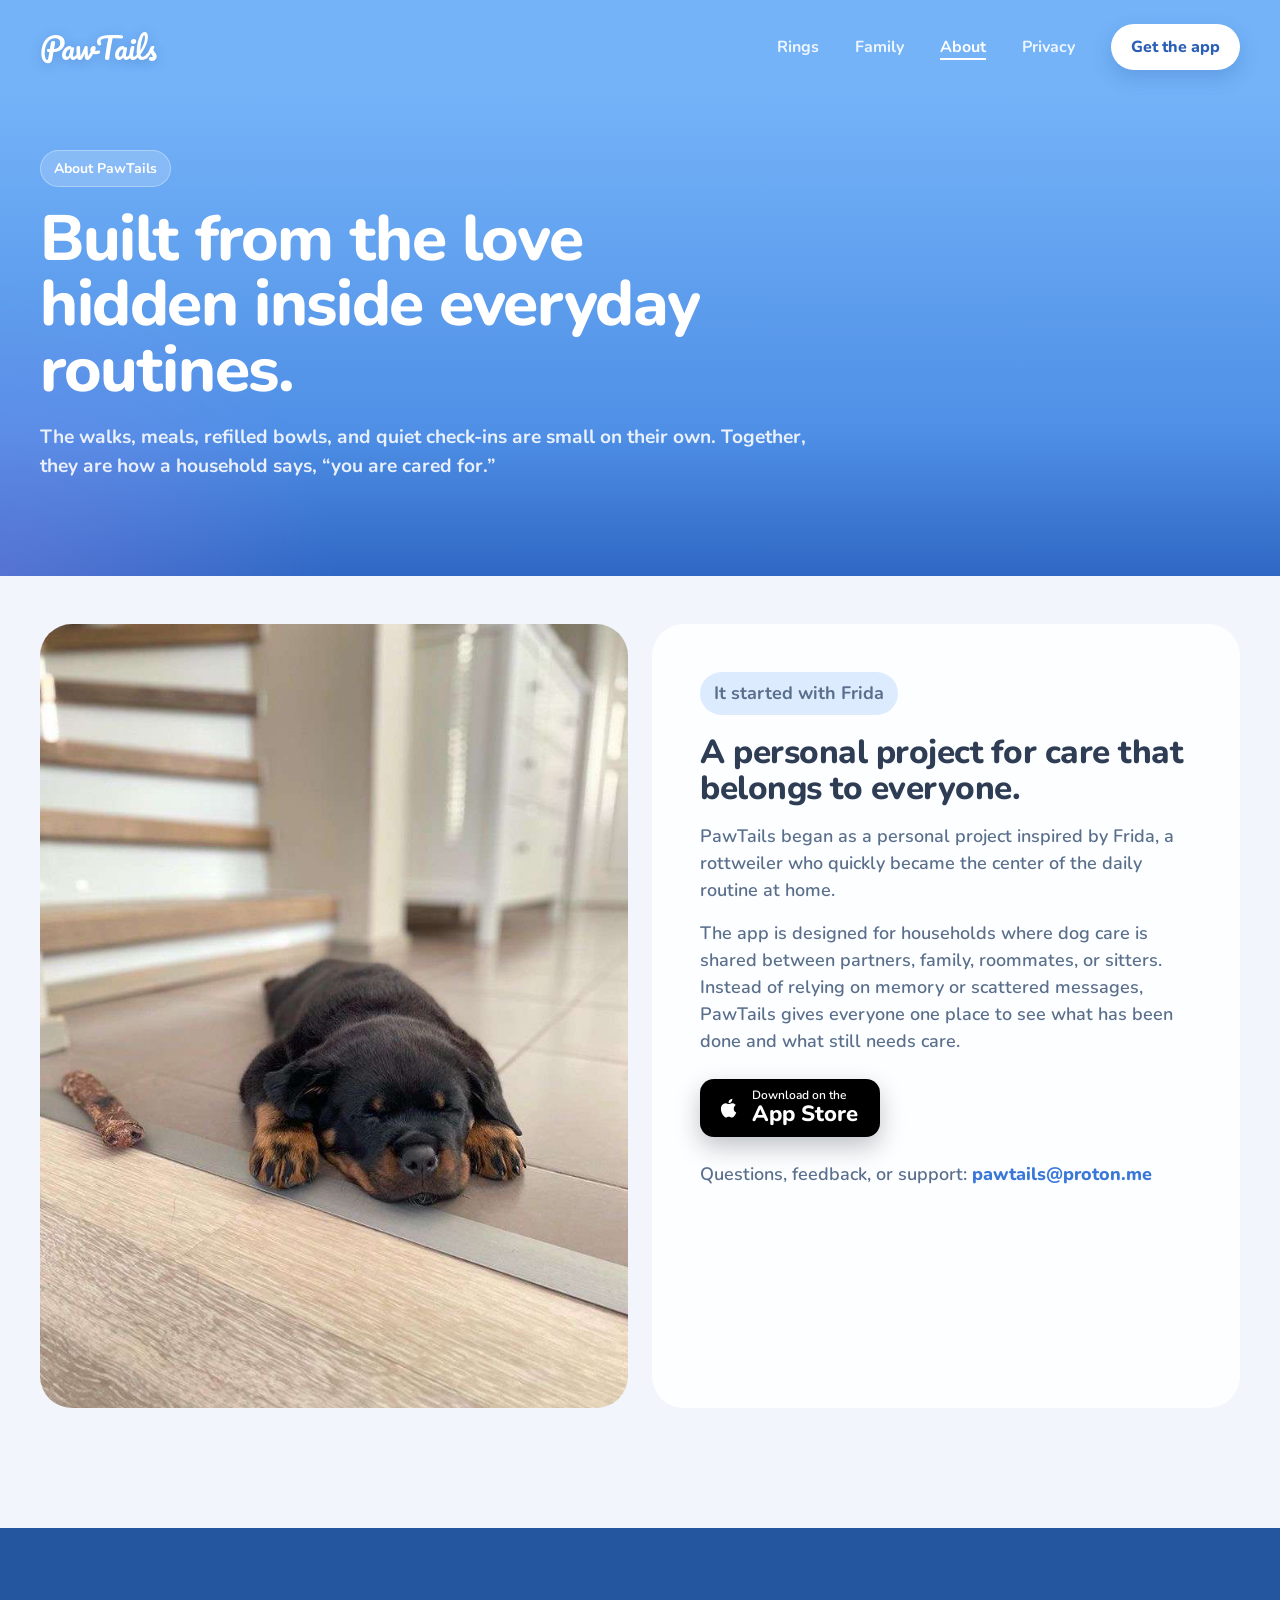
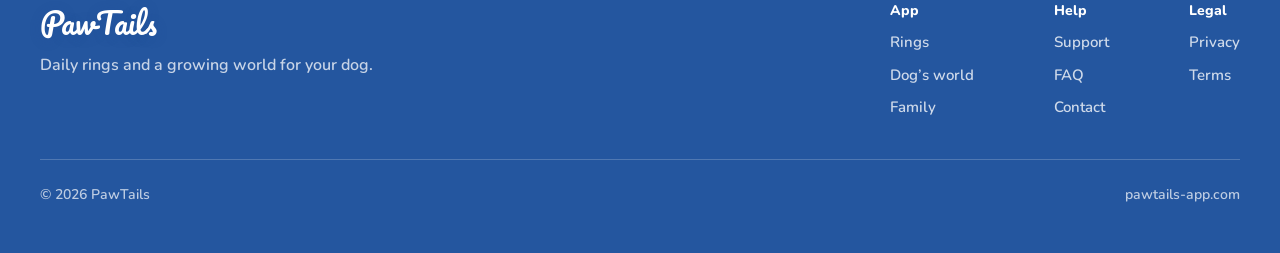
==== about/index.html @ 8f4fe56e "Brand-blue bands, white wordmark and clay Frida avatar Hero, CTA, footer and the About/Privacy heade" ====
<!doctype html>
<html lang="en">
<head>
  <meta charset="UTF-8" />
  <meta name="viewport" content="width=device-width, initial-scale=1.0" />
  <meta name="description" content="Learn about PawTails, a dog-care coordination app inspired by real household routines." />
  <title>PawTails | About</title>
  <meta name="theme-color" content="#74B3F8" />
  <link rel="icon" type="image/png" href="/favicon.png?v=2" />
  <link rel="apple-touch-icon" href="/apple-touch-icon.png?v=2" />
  <link rel="preconnect" href="https://fonts.googleapis.com" />
  <link rel="preconnect" href="https://fonts.gstatic.com" crossorigin />
  <link href="https://fonts.googleapis.com/css2?family=Nunito:wght@500;600;700;800&family=Pacifico&display=swap" rel="stylesheet" />
  <link rel="stylesheet" href="/site.css?v=20261027c" />
</head>
<body class="doc-page about-page">
  <header class="doc-top">
    <nav class="nav wrap" aria-label="Main">
      <a class="wordmark" href="/">PawTails</a>
      <div class="nav-links">
        <a href="/#rings">Rings</a>
        <a href="/#family">Family</a>
        <a href="/about/" aria-current="page">About</a>
        <a href="/privacy/">Privacy</a>
        <a class="btn-small" href="https://apps.apple.com/app/id6759874369">Get the app</a>
      </div>
    </nav>
  </header>

  <main class="content-page wrap">
    <section class="page-hero">
      <p class="eyebrow">About PawTails</p>
      <h1>Built from the love hidden inside everyday routines.</h1>
      <p class="page-lead">The walks, meals, refilled bowls, and quiet check-ins are small on their own. Together, they are how a household says, “you are cared for.”</p>
    </section>

    <section class="about-layout">
      <img src="/frida.JPG" alt="Frida the rottweiler resting on the floor" class="about-photo" />
      <div class="content-panel">
        <p class="eyebrow">It started with Frida</p>
        <h2>A personal project for care that belongs to everyone.</h2>
        <p>
          PawTails began as a personal project inspired by Frida, a rottweiler who quickly became the center
          of the daily routine at home.
        </p>
        <p>
          The app is designed for households where dog care is shared between partners, family, roommates,
          or sitters. Instead of relying on memory or scattered messages, PawTails gives everyone one place
          to see what has been done and what still needs care.
        </p>
        <a class="store-badge" href="https://apps.apple.com/app/id6759874369" aria-label="Download PawTails on the App Store">
          <svg viewBox="0 0 24 24" aria-hidden="true"><path fill="currentColor" d="M16.37 12.6c-.02-2.2 1.8-3.26 1.88-3.31-1.03-1.5-2.62-1.7-3.18-1.73-1.35-.14-2.64.8-3.33.8-.69 0-1.74-.78-2.87-.76-1.47.02-2.83.86-3.59 2.18-1.53 2.66-.39 6.6 1.1 8.76.73 1.06 1.6 2.24 2.73 2.2 1.1-.04 1.51-.71 2.84-.71 1.32 0 1.7.71 2.86.69 1.18-.02 1.93-1.07 2.65-2.13.84-1.22 1.18-2.41 1.2-2.47-.03-.01-2.3-.88-2.32-3.5zM14.2 6.13c.6-.73 1.01-1.75.9-2.76-.87.04-1.92.58-2.54 1.31-.56.65-1.05 1.69-.92 2.68.97.08 1.96-.49 2.56-1.23z"/></svg>
          <span><small>Download on the</small>App Store</span>
        </a>
        <p>
          Questions, feedback, or support:
          <a href="mailto:pawtails@proton.me">pawtails@proton.me</a>
        </p>
      </div>
    </section>
  </main>

  <footer class="footer">
    <div class="wrap">
      <div class="footer-top">
        <div>
          <a class="wordmark" href="/">PawTails</a>
          <p class="muted">Daily rings and a growing world for your dog.</p>
        </div>
        <div class="footer-cols">
          <div><h4>App</h4><a href="/#rings">Rings</a><a href="/#world">Dog’s world</a><a href="/#family">Family</a></div>
          <div><h4>Help</h4><a href="/about/">Support</a><a href="/#faq">FAQ</a><a href="mailto:pawtails@proton.me">Contact</a></div>
          <div><h4>Legal</h4><a href="/privacy/">Privacy</a><a href="https://www.apple.com/legal/internet-services/itunes/dev/stdeula/">Terms</a></div>
        </div>
      </div>
      <div class="footer-bottom"><span>© 2026 PawTails</span><span>pawtails-app.com</span></div>
    </div>
  </footer>
</body>
</html>
---- site.css ----
:root {
  --canvas: #F2F6FC;
  --canvas-soft: #F9FBFE;
  --surface: #FDFEFF;
  --border: #D6E5F7;
  --text: #2E3D54;
  --muted: #5A6F8C;
  --accent: #3A78D8;
  --accent-soft: #DCEBFD;
  --accent-ink: #2A5FB5;
  --brand-top: #74B3F8;
  --brand-mid: #4F8FE6;
  --brand-deep: #2F68C4;
  --on-brand: #FFFFFF;
  --on-brand-soft: rgba(255, 255, 255, .88);
  --ink: #1E2A3B;
  --sniff: #9B87EE;
  --sniff-ink: #6A52D6;
  --walk: #6FAAF0;
  --walk-ink: #3F7FD0;
  --green-ink: #2F7350;
  --night-1: #2A3A55;
  --night-2: #1B2638;
  --radius-tile: 32px;
  --wrap: 1200px;
}

* { box-sizing: border-box; }
html { scroll-behavior: smooth; -webkit-text-size-adjust: 100%; }
body {
  margin: 0;
  background: var(--canvas-soft);
  color: var(--text);
  font-family: "Nunito", system-ui, -apple-system, sans-serif;
  font-weight: 600;
  line-height: 1.5;
  -webkit-font-smoothing: antialiased;
}
img { display: block; max-width: 100%; }
a { color: inherit; }
h1, h2, h3, h4, p { margin: 0; }
h1, h2, h3 { font-weight: 800; }
h2 { font-size: clamp(34px, 4.2vw, 56px); line-height: 1.08; letter-spacing: -0.02em; }
h3 { font-size: 22px; line-height: 1.2; }
.wrap { width: min(var(--wrap), 100% - 32px); margin-inline: auto; }
.muted { color: var(--muted); }
.lede { font-size: clamp(17px, 1.5vw, 20px); color: var(--muted); line-height: 1.5; }
.ink-sniff { color: var(--sniff-ink); }
.ink-walk { color: var(--walk-ink); }
.ink-accent { color: var(--accent-ink); }
.ink-green { color: var(--green-ink); }

/* Nav */
.nav { display: flex; align-items: center; justify-content: space-between; padding: 24px 0; position: relative; z-index: 2; }
.wordmark { font-family: "Pacifico", cursive; font-weight: 400; font-size: 30px; color: var(--on-brand); text-decoration: none; text-shadow: 0 2px 12px rgba(31, 78, 154, .25); }
.nav-links { display: flex; align-items: center; gap: 36px; }
.nav-links a { text-decoration: none; color: var(--on-brand-soft); font-weight: 700; }
.nav-links a:hover { color: var(--on-brand); }
.nav-links .btn-small { background: var(--on-brand); color: var(--accent-ink); padding: 11px 20px; border-radius: 999px; font-weight: 800; box-shadow: 0 8px 20px rgba(31, 78, 154, .22); transition: transform .15s ease, box-shadow .15s ease; }
.nav-links .btn-small:hover { color: var(--brand-deep); transform: translateY(-1px); box-shadow: 0 12px 24px rgba(31, 78, 154, .28); }

/* Hero */
.hero {
  position: relative;
  overflow: hidden;
  color: var(--on-brand);
  background:
    radial-gradient(640px 520px at 88% 8%, rgba(255, 255, 255, .28), transparent 70%),
    radial-gradient(560px 560px at 0% 95%, rgba(155, 135, 238, .38), transparent 70%),
    linear-gradient(180deg, var(--brand-top), var(--brand-mid) 60%, var(--brand-deep));
}
.hero-grid { display: grid; grid-template-columns: 1fr 1.1fr; gap: 40px; align-items: center; min-height: 760px; }
.hero-copy { display: flex; flex-direction: column; gap: 28px; padding: 40px 0 120px; }
.eyebrow { display: inline-flex; align-self: flex-start; align-items: center; gap: 8px; padding: 8px 14px; border-radius: 999px; background: var(--accent-soft); color: var(--accent-ink); font-size: 14px; font-weight: 700; }
.hero .eyebrow, .page-hero .eyebrow { background: rgba(255, 255, 255, .18); color: var(--on-brand); box-shadow: inset 0 0 0 1px rgba(255, 255, 255, .32); }
.eyebrow-dot { width: 8px; height: 8px; border-radius: 50%; background: #D6CCFB; }
h1 { font-size: clamp(46px, 6vw, 80px); line-height: 1.02; letter-spacing: -0.022em; max-width: 11ch; }
.hero .lede { max-width: 32em; color: var(--on-brand-soft); font-weight: 700; }
.hero h1 { text-shadow: 0 2px 24px rgba(31, 78, 154, .18); }
.cta-row { display: flex; align-items: center; gap: 20px; flex-wrap: wrap; }
.cta-note { color: var(--on-brand-soft); font-size: 15px; font-weight: 700; }
.store-badge { display: inline-flex; align-items: center; gap: 10px; padding: 10px 22px 10px 16px; border-radius: 14px; background: #000; color: #fff; text-decoration: none; box-shadow: 0 10px 24px rgba(15, 22, 34, .25); transition: transform .15s ease; }
.store-badge:hover { transform: translateY(-1px); }
.store-badge svg { width: 26px; height: 26px; }
.store-badge span { display: flex; flex-direction: column; font-size: 22px; font-weight: 800; line-height: 1.1; }
.store-badge small { font-size: 12px; font-weight: 600; }
.store-badge.light { background: #fff; color: #000; }

/* Phone mockup */
.phone {
  --w: 410px;
  margin: 0;
  width: var(--w);
  aspect-ratio: 410 / 864;
  padding: calc(var(--w) * .0244);
  border-radius: calc(var(--w) * .151);
  background: linear-gradient(150deg, #4A5A73, #1B2433 30%, #222C3D 70%, #4A5A73);
  box-shadow:
    inset 0 0 0 1.5px rgba(255, 255, 255, .14),
    0 0 0 1px rgba(30, 42, 59, .4),
    0 50px 80px -30px rgba(20, 45, 95, .5),
    0 24px 40px -24px rgba(20, 45, 95, .4);
  position: relative;
}
.phone img { width: 100%; height: 100%; object-fit: cover; border-radius: calc(var(--w) * .127); }
.phone::after { content: ""; position: absolute; top: calc(var(--w) * .054); left: 50%; width: 27%; height: calc(var(--w) * .078); transform: translateX(-50%); border-radius: 999px; background: #0F1622; }

.hero-visual { position: relative; height: 760px; align-self: end; }
.hero-visual .phone { position: absolute; }
.hero-visual .phone-back { --w: 300px; left: 30px; top: 150px; transform: rotate(-5deg); }
.hero-visual .phone-front { --w: 330px; left: 270px; top: 50px; transform: rotate(4deg); z-index: 1; }

.chip { position: absolute; display: flex; align-items: center; gap: 12px; padding: 14px 20px 14px 14px; border-radius: 22px; background: var(--surface); box-shadow: 0 16px 36px rgba(46, 61, 84, .16); z-index: 3; }
.chip small { display: block; font-size: 13px; font-weight: 700; color: var(--muted); line-height: 1.2; }
.chip b { font-size: 20px; font-weight: 800; line-height: 1.2; white-space: nowrap; }
.chip-badge { width: 44px; height: 44px; border-radius: 50%; display: grid; place-items: center; background: var(--accent-soft); color: var(--accent-ink); flex: none; }
.chip-badge.sniff { background: #EEE9FE; color: var(--sniff-ink); }
.chip-badge.green { background: #E3F2EA; color: var(--green-ink); }
.chip-badge svg, .badge svg { width: 22px; height: 22px; fill: none; stroke: currentColor; stroke-width: 2; stroke-linecap: round; stroke-linejoin: round; }
.chip-sniff { left: -20px; top: 650px; transform: rotate(-3deg); }
.chip-world { left: 470px; top: 150px; transform: rotate(3deg); }

/* Principles */
.principles { background: var(--surface); padding: 112px 0; }
.quote { font-size: clamp(30px, 3.2vw, 44px); font-weight: 800; line-height: 1.15; letter-spacing: -0.018em; text-align: center; max-width: 860px; margin: 0 auto 56px; }
.quote span { color: var(--sniff-ink); }
.three { display: grid; grid-template-columns: repeat(3, 1fr); gap: 24px; list-style: none; padding: 0; margin: 0; }
.card-soft, .card-white { display: flex; flex-direction: column; gap: 12px; padding: 28px; border-radius: 24px; background: var(--canvas); }
.card-white { background: var(--surface); padding: 32px; border-radius: 28px; }
.card-soft p, .card-white p { color: var(--muted); font-size: 17px; }
.badge { width: 48px; height: 48px; border-radius: 50%; display: grid; place-items: center; background: var(--accent-soft); color: var(--accent-ink); flex: none; }

/* Features */
.features { background: var(--canvas); padding: 120px 0; }
.section-head { text-align: center; display: grid; gap: 14px; margin-bottom: 56px; }
.section-head p { font-size: 20px; color: var(--muted); }
.bento { display: grid; grid-template-columns: 720fr 456fr; gap: 24px; }
.tile { border-radius: var(--radius-tile); background: var(--surface); padding: 48px; position: relative; overflow: hidden; }
.tile h3 { font-size: 34px; letter-spacing: -0.015em; }
.tile p { color: var(--muted); font-size: 18px; }
.tile-copy { display: flex; flex-direction: column; gap: 12px; position: relative; z-index: 1; }

.tile-rings { display: grid; grid-template-columns: 1fr 260px; gap: 24px; align-items: center; min-height: 460px; }
.legend { display: grid; gap: 20px; margin: 28px 0 0; }
.legend dt { display: flex; align-items: center; gap: 8px; color: var(--muted); font-size: 16px; font-weight: 700; }
.legend dd { margin: 0; color: var(--muted); font-size: 18px; font-weight: 700; }
.legend dd b { font-size: 48px; line-height: 1; font-weight: 800; }
.dot { width: 10px; height: 10px; border-radius: 50%; display: inline-block; }
.dot.sniff { background: var(--sniff); }
.dot.walk { background: var(--walk); }

.rings { position: relative; width: 260px; aspect-ratio: 1; }
.rings svg { width: 100%; height: 100%; transform: rotate(-90deg); overflow: visible; }
.rings circle { fill: none; stroke-width: 13; }
.rings .track.sniff { stroke: rgba(155, 135, 238, .18); }
.rings .track.walk { stroke: rgba(111, 170, 240, .2); }
.rings .fill { stroke-linecap: round; }
.rings .fill.sniff { stroke: url(#g-sniff); stroke-dasharray: var(--sniff) 100; }
.rings .fill.walk { stroke: url(#g-walk); stroke-dasharray: var(--walk) 100; }
.rings img { position: absolute; inset: 31.2%; width: 37.6%; height: 37.6%; border-radius: 50%; }
.rings-small { width: 200px; }
.rings-cta { width: 300px; }

.tile-sniff { display: flex; flex-direction: column; justify-content: space-between; gap: 32px; background: linear-gradient(180deg, #EEE9FE, #E2DAFD); }
.timeline { background: var(--surface); border-radius: 22px; padding: 24px; display: grid; gap: 12px; }
.timeline-head { display: flex; justify-content: space-between; gap: 12px; font-size: 15px; flex-wrap: wrap; }
.bar { display: flex; gap: 3px; height: 22px; }
.bar i { flex: var(--w) 1 0; border-radius: 6px; background: #9CC6F5; }
.bar i.s { background: var(--sniff); }
.key { display: flex; gap: 16px; font-size: 14px; font-weight: 700; color: var(--muted); }
.key span { display: inline-flex; align-items: center; gap: 6px; }
.sw { width: 12px; height: 12px; border-radius: 3px; display: inline-block; }
.sw.walk { background: #9CC6F5; }
.sw.sniff { background: var(--sniff); }

.tile-world {
  min-height: 560px;
  color: #fff;
  background:
    radial-gradient(380px 380px at 75% 70%, rgba(111, 170, 240, .33), transparent 70%),
    linear-gradient(180deg, var(--night-1), var(--night-2));
}
.tile-world .tile-copy { max-width: 290px; }
.tile-world p { color: #C9D6E8; }
.levels { list-style: none; padding: 0; margin: 40px 0 0; display: grid; gap: 10px; }
.levels li { display: flex; align-items: center; gap: 10px; color: #8FA1BA; font-weight: 700; }
.levels li::before { content: ""; width: 10px; height: 10px; border-radius: 50%; background: rgba(255,255,255,.2); }
.levels li.done, .levels li.now { color: #fff; }
.levels li.done::before, .levels li.now::before { background: #9CC6F5; }
.levels li.now { font-weight: 800; }
.levels span { font-size: 14px; color: #8FA1BA; }
.phone-tile { --w: 280px; position: absolute; right: 56px; top: 56px; box-shadow: inset 0 0 0 1.5px rgba(255,255,255,.18), 0 40px 80px -20px rgba(0,0,0,.6); }

.tile-celebrate { display: flex; flex-direction: column; align-items: center; justify-content: center; text-align: center; gap: 20px; }
.tile-celebrate h3 { font-size: 30px; }
.tile-celebrate p { max-width: 340px; }
.pill { display: inline-flex; padding: 10px 16px; border-radius: 999px; background: var(--accent-soft); color: var(--accent-ink); font-size: 15px; font-weight: 800; }

/* Family */
.family { background: var(--surface); padding: 60px 0; }
.family-grid { display: grid; grid-template-columns: 560px 1fr; gap: 100px; align-items: center; }
.family-visual {
  position: relative;
  height: 600px;
  border-radius: 40px;
  background:
    radial-gradient(300px 300px at 85% 15%, rgba(207, 196, 250, .55), transparent 70%),
    linear-gradient(160deg, #E4EFFD, #EEE9FE);
}
.phone-family { --w: 340px; position: absolute; left: 50%; top: 56px; transform: translateX(-50%); }
.family { overflow: hidden; }
.family-visual .phone-wrap { position: absolute; inset: 0; overflow: hidden; border-radius: inherit; }
.chip-logged { right: -36px; top: 500px; transform: rotate(3deg); }
.family-copy { display: flex; flex-direction: column; gap: 24px; }
.points { list-style: none; padding: 0; margin: 0; display: grid; gap: 16px; }
.points li { display: flex; align-items: center; gap: 14px; font-size: 18px; font-weight: 700; }
.points .badge { width: 40px; height: 40px; }
.points .badge svg { width: 20px; height: 20px; }

/* Steps */
.steps { background: var(--canvas); padding: 120px 0; }
.num { width: 44px; height: 44px; border-radius: 50%; background: var(--accent); color: #fff; display: grid; place-items: center; font-size: 20px; font-weight: 800; }
.card-white h3 { font-size: 24px; }

/* FAQ */
.faq { background: var(--surface); padding: 120px 0; }
.faq-grid { display: grid; grid-template-columns: 360px 1fr; gap: 80px; }
.faq-grid > div:first-child { display: grid; gap: 14px; align-content: start; }
.faq-grid .muted { font-size: 18px; }
.faq-grid .muted a { color: var(--accent); font-weight: 800; text-decoration: none; }
.faq-list details { border-bottom: 1px solid var(--border); padding: 28px 0; }
.faq-list summary { list-style: none; cursor: pointer; display: flex; justify-content: space-between; align-items: center; gap: 16px; font-size: 22px; font-weight: 800; }
.faq-list summary::-webkit-details-marker { display: none; }
.faq-list summary::after { content: "+"; font-size: 28px; font-weight: 600; color: var(--muted); line-height: 1; }
.faq-list details[open] summary::after { content: "−"; }
.faq-list details p { margin-top: 10px; color: var(--muted); font-size: 18px; max-width: 640px; }

/* CTA */
.cta {
  padding: 110px 0;
  color: var(--on-brand);
  background:
    radial-gradient(460px 420px at 0% 85%, rgba(155, 135, 238, .4), transparent 70%),
    radial-gradient(520px 420px at 95% 0%, rgba(255, 255, 255, .25), transparent 70%),
    linear-gradient(180deg, var(--brand-top), var(--brand-mid) 55%, var(--brand-deep));
}
.cta-grid { display: flex; align-items: center; justify-content: space-between; gap: 40px; }
.cta h2 { font-size: clamp(34px, 4.4vw, 60px); max-width: 17ch; margin-bottom: 28px; }
.cta .rings .track.sniff, .cta .rings .track.walk { stroke: rgba(255, 255, 255, .22); }

/* Footer */
.footer { background: #24569F; color: var(--on-brand); padding: 72px 0 48px; }
.footer .muted { color: rgba(255, 255, 255, .75); }
.footer-top { display: flex; justify-content: space-between; gap: 40px; flex-wrap: wrap; }
.footer-top > div:first-child { display: grid; gap: 8px; align-content: start; }
.footer-cols { display: flex; gap: 80px; }
.footer-cols div { display: grid; gap: 10px; align-content: start; }
.footer-cols h4 { font-size: 14px; font-weight: 800; }
.footer-cols a { color: rgba(255, 255, 255, .78); text-decoration: none; font-size: 15px; }
.footer-cols a:hover { color: var(--on-brand); }
.footer-bottom { display: flex; justify-content: space-between; margin-top: 40px; padding-top: 24px; border-top: 1px solid rgba(255, 255, 255, .2); color: rgba(255, 255, 255, .7); font-size: 14px; }

/* Tablet */
@media (max-width: 1180px) {
  .hero-grid { grid-template-columns: 1fr; min-height: 0; }
  .hero-copy { padding: 24px 0 0; }
  .hero-visual { height: 780px; width: 100%; max-width: 760px; margin: 0 auto; }
  .hero-visual .phone-back { left: calc(50% - 300px); top: 90px; }
  .hero-visual .phone-front { left: calc(50% - 20px); top: 30px; }
  .chip-sniff { left: calc(50% - 360px); top: 560px; }
  .chip-world { left: calc(50% + 230px); top: 110px; }
  .bento { grid-template-columns: 1fr; }
  .family-grid { grid-template-columns: 1fr; gap: 48px; }
  .family-visual { width: 100%; max-width: 560px; margin-inline: auto; }
  .faq-grid { grid-template-columns: 1fr; gap: 24px; }
}

/* Phone */
@media (max-width: 720px) {
  .nav-links a:not(.btn-small) { display: none; }
  .nav { padding: 18px 0; }
  .wordmark { font-size: 22px; }
  .hero-copy { gap: 20px; padding-top: 32px; }
  .eyebrow { display: none; }
  .hero-grid { gap: 8px; }
  .hero-visual { height: auto; display: flex; justify-content: center; align-items: flex-start; padding: 28px 0 56px; }
  .hero-visual .phone { position: relative; left: auto; top: auto; }
  .hero-visual .phone-back { --w: min(44vw, 190px); transform: translateY(36px) rotate(-5deg); margin-right: -6vw; }
  .hero-visual .phone-front { --w: min(48vw, 208px); transform: rotate(4deg); }
  .chip-world, .chip-sniff { display: none; }
  .principles, .features, .steps, .faq { padding: 64px 0; }
  .quote { text-align: left; margin-bottom: 24px; }
  .three { grid-template-columns: 1fr; gap: 16px; }
  .card-soft { flex-direction: row; flex-wrap: wrap; column-gap: 14px; padding: 20px; }
  .card-soft h3 { font-size: 18px; align-self: center; }
  .card-soft p { flex-basis: 100%; font-size: 16px; }
  .card-soft .badge, .steps .num { width: 40px; height: 40px; }
  .section-head { text-align: left; margin-bottom: 24px; }
  .section-head p { font-size: 17px; }
  .bento { gap: 16px; }
  .tile { padding: 24px; border-radius: 28px; }
  .tile h3 { font-size: 26px; }
  .tile p { font-size: 16px; }
  .tile-rings { grid-template-columns: 1fr; justify-items: center; text-align: center; min-height: 0; }
  .tile-rings .tile-copy { order: 2; align-items: center; }
  .tile-rings .rings { width: 220px; }
  .legend { display: none; }
  .tile-world { min-height: 0; padding-bottom: 0; }
  .tile-world .tile-copy { max-width: none; }
  .levels { display: none; }
  .phone-tile { --w: 250px; position: relative; right: auto; top: auto; margin: 32px auto -240px; }
  .family { padding: 64px 0; }
  .family-copy { order: -1; gap: 16px; }
  .points li { font-size: 16px; }
  .family-visual { height: 440px; border-radius: 28px; }
  .phone-family { --w: 270px; top: 40px; }
  .chip-logged { display: none; }
  .card-white { padding: 20px; }
  .card-white h3 { font-size: 18px; }
  .faq-list summary { font-size: 18px; }
  .faq-list details { padding: 20px 0; }
  .faq-list details p { font-size: 16px; }
  .cta { padding: 64px 0; text-align: center; }
  .cta-grid { flex-direction: column-reverse; }
  .cta h2 { margin-inline: auto; font-size: 32px; }
  .cta .cta-row { justify-content: center; }
  .rings-cta { width: 160px; }
  .footer { padding: 40px 0; }
  .footer-cols { gap: 40px; }
  .footer-bottom { flex-direction: column; gap: 6px; }
}

@media (prefers-reduced-motion: reduce) {
  html { scroll-behavior: auto; }
  .store-badge { transition: none; }
}

/* Document pages: About, Privacy */
.doc-page { background: var(--canvas); }
.doc-top { background: var(--brand-top); }
.nav-links a[aria-current="page"] { color: var(--on-brand); text-decoration: underline; text-underline-offset: 6px; text-decoration-thickness: 2px; }
.content-page { padding: 0 0 120px; }
.page-hero {
  display: grid; gap: 20px; justify-items: start;
  margin: 0 calc(50% - 50vw); padding: 56px calc(50vw - 50%) 96px;
  color: var(--on-brand);
  background:
    radial-gradient(480px 420px at 0% 100%, rgba(155, 135, 238, .35), transparent 70%),
    linear-gradient(180deg, var(--brand-top), var(--brand-mid) 70%, var(--brand-deep));
  margin-bottom: 48px;
}
.page-hero h1 { max-width: 18ch; font-size: clamp(40px, 5vw, 64px); }
.page-lead { max-width: 40em; font-size: clamp(17px, 1.5vw, 20px); color: var(--on-brand-soft); font-weight: 700; }
.content-panel { background: var(--surface); border-radius: var(--radius-tile); padding: 48px; display: grid; gap: 16px; align-content: start; }
.content-panel h2 { font-size: clamp(26px, 2.6vw, 34px); letter-spacing: -0.015em; }
.content-panel p { color: var(--muted); font-size: 18px; }
.content-panel a:not(.store-badge) { color: var(--accent); font-weight: 800; text-decoration: none; }
.content-panel a:not(.store-badge):hover { text-decoration: underline; }
.content-panel .store-badge { justify-self: start; margin: 8px 0; }
.content-panel .eyebrow { margin-bottom: 4px; justify-self: start; }

.about-layout { display: grid; grid-template-columns: 1fr 1fr; gap: 24px; align-items: stretch; }
.about-photo { width: 100%; height: 100%; min-height: 420px; object-fit: cover; border-radius: var(--radius-tile); }

.policy-card { max-width: 860px; margin: 0 auto; gap: 14px; }
.policy-meta { font-size: 16px !important; padding: 10px 16px; border-radius: 12px; background: var(--canvas); justify-self: start; }
.policy-meta strong { color: var(--text); }
.policy-heading { font-size: 24px !important; margin-top: 28px; padding-top: 28px; border-top: 1px solid var(--border); }
.policy-meta + .policy-heading { margin-top: 8px; padding-top: 0; border-top: 0; }
.policy-list { margin: 0; padding-left: 22px; display: grid; gap: 8px; color: var(--muted); font-size: 17px; }
.policy-list li::marker { color: var(--sniff); }
.privacy-page .page-hero { padding-bottom: 72px; padding-left: calc(50vw - min(430px, 50%)); }

@media (max-width: 900px) {
  .about-layout { grid-template-columns: 1fr; }
  .about-photo { min-height: 0; aspect-ratio: 4 / 3; height: auto; }
}
@media (max-width: 720px) {
  .content-page { padding-bottom: 64px; }
  .page-hero { padding-top: 24px; padding-bottom: 48px; gap: 14px; }
  .page-hero .eyebrow, .content-panel .eyebrow { display: inline-flex; }
  .content-panel { padding: 24px; border-radius: 28px; }
  .content-panel p { font-size: 16px; }
  .policy-list { font-size: 16px; }
  .policy-heading { font-size: 20px !important; margin-top: 16px; padding-top: 20px; }
}
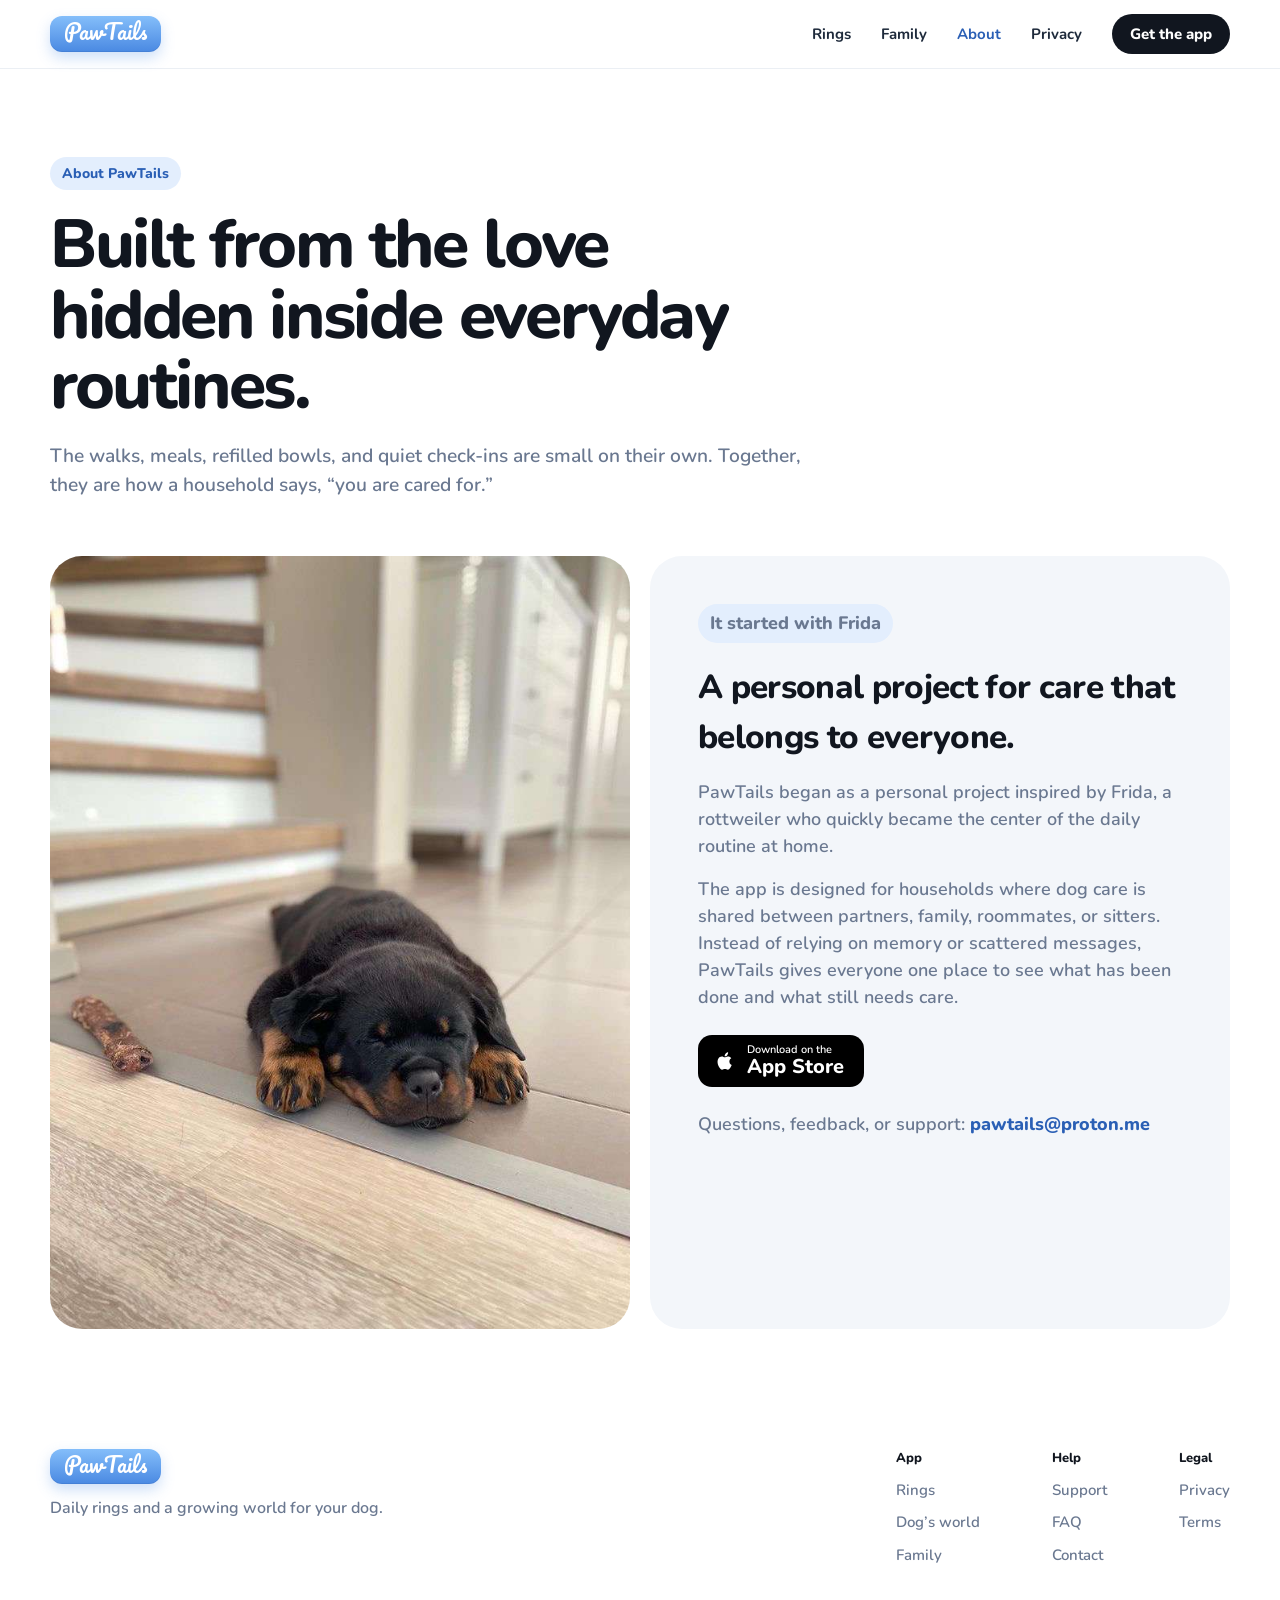
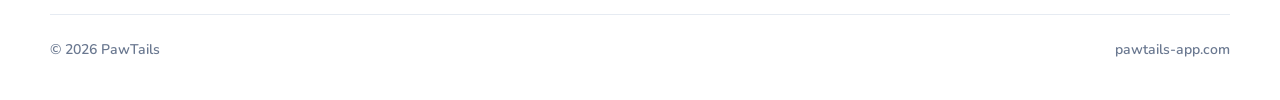
==== commit 858f36a8: "Clean, Mobbin-style landing in the PawTails theme White page with a sticky blurred top bar, the whit" ====
--- a/about/index.html
+++ b/about/index.html
@@ -5,16 +5,16 @@
   <meta name="viewport" content="width=device-width, initial-scale=1.0" />
   <meta name="description" content="Learn about PawTails, a dog-care coordination app inspired by real household routines." />
   <title>PawTails | About</title>
-  <meta name="theme-color" content="#74B3F8" />
+  <meta name="theme-color" content="#FFFFFF" />
   <link rel="icon" type="image/png" href="/favicon.png?v=2" />
   <link rel="apple-touch-icon" href="/apple-touch-icon.png?v=2" />
   <link rel="preconnect" href="https://fonts.googleapis.com" />
   <link rel="preconnect" href="https://fonts.gstatic.com" crossorigin />
   <link href="https://fonts.googleapis.com/css2?family=Nunito:wght@500;600;700;800&family=Pacifico&display=swap" rel="stylesheet" />
-  <link rel="stylesheet" href="/site.css?v=20261027c" />
+  <link rel="stylesheet" href="/site.css?v=20261027d" />
 </head>
 <body class="doc-page about-page">
-  <header class="doc-top">
+  <header class="topbar">
     <nav class="nav wrap" aria-label="Main">
       <a class="wordmark" href="/">PawTails</a>
       <div class="nav-links">
--- a/site.css
+++ b/site.css
@@ -1,35 +1,29 @@
 :root {
-  --canvas: #F2F6FC;
-  --canvas-soft: #F9FBFE;
-  --surface: #FDFEFF;
-  --border: #D6E5F7;
-  --text: #2E3D54;
-  --muted: #5A6F8C;
+  --page: #FFFFFF;
+  --tile: #F3F6FA;
+  --tile-2: #EBF0F7;
+  --line: #E6EBF2;
+  --ink: #11161F;
+  --text: #1E2A3B;
+  --muted: #6A7890;
   --accent: #3A78D8;
-  --accent-soft: #DCEBFD;
   --accent-ink: #2A5FB5;
-  --brand-top: #74B3F8;
-  --brand-mid: #4F8FE6;
-  --brand-deep: #2F68C4;
-  --on-brand: #FFFFFF;
-  --on-brand-soft: rgba(255, 255, 255, .88);
-  --ink: #1E2A3B;
+  --accent-soft: #E3EEFD;
+  --brand-top: #84BEFA;
+  --brand-bottom: #4A89E2;
   --sniff: #9B87EE;
   --sniff-ink: #6A52D6;
   --walk: #6FAAF0;
   --walk-ink: #3F7FD0;
-  --green-ink: #2F7350;
-  --night-1: #2A3A55;
-  --night-2: #1B2638;
   --radius-tile: 32px;
-  --wrap: 1200px;
+  --wrap: 1180px;
 }
 
 * { box-sizing: border-box; }
-html { scroll-behavior: smooth; -webkit-text-size-adjust: 100%; }
+html { scroll-behavior: smooth; scroll-padding-top: 88px; -webkit-text-size-adjust: 100%; }
 body {
   margin: 0;
-  background: var(--canvas-soft);
+  background: var(--page);
   color: var(--text);
   font-family: "Nunito", system-ui, -apple-system, sans-serif;
   font-weight: 600;
@@ -39,117 +33,94 @@
 img { display: block; max-width: 100%; }
 a { color: inherit; }
 h1, h2, h3, h4, p { margin: 0; }
-h1, h2, h3 { font-weight: 800; }
-h2 { font-size: clamp(34px, 4.2vw, 56px); line-height: 1.08; letter-spacing: -0.02em; }
-h3 { font-size: 22px; line-height: 1.2; }
+h1, h2, h3 { font-weight: 800; color: var(--ink); }
+h3 { font-size: 20px; line-height: 1.25; letter-spacing: -0.01em; }
 .wrap { width: min(var(--wrap), 100% - 32px); margin-inline: auto; }
 .muted { color: var(--muted); }
-.lede { font-size: clamp(17px, 1.5vw, 20px); color: var(--muted); line-height: 1.5; }
 .ink-sniff { color: var(--sniff-ink); }
-.ink-walk { color: var(--walk-ink); }
-.ink-accent { color: var(--accent-ink); }
-.ink-green { color: var(--green-ink); }
-
-/* Nav */
-.nav { display: flex; align-items: center; justify-content: space-between; padding: 24px 0; position: relative; z-index: 2; }
-.wordmark { font-family: "Pacifico", cursive; font-weight: 400; font-size: 30px; color: var(--on-brand); text-decoration: none; text-shadow: 0 2px 12px rgba(31, 78, 154, .25); }
-.nav-links { display: flex; align-items: center; gap: 36px; }
-.nav-links a { text-decoration: none; color: var(--on-brand-soft); font-weight: 700; }
-.nav-links a:hover { color: var(--on-brand); }
-.nav-links .btn-small { background: var(--on-brand); color: var(--accent-ink); padding: 11px 20px; border-radius: 999px; font-weight: 800; box-shadow: 0 8px 20px rgba(31, 78, 154, .22); transition: transform .15s ease, box-shadow .15s ease; }
-.nav-links .btn-small:hover { color: var(--brand-deep); transform: translateY(-1px); box-shadow: 0 12px 24px rgba(31, 78, 154, .28); }
+
+/* Wordmark: white Pacifico on the app icon's blue */
+.wordmark {
+  display: inline-flex; align-items: center;
+  padding: 3px 14px 7px; border-radius: 12px;
+  font-family: "Pacifico", cursive; font-weight: 400; font-size: 21px; line-height: 1.2;
+  color: #fff; text-decoration: none;
+  background: linear-gradient(180deg, var(--brand-top), var(--brand-bottom));
+  box-shadow: inset 0 -1px 0 rgba(23, 60, 120, .12), 0 6px 14px rgba(79, 143, 230, .28);
+}
+
+/* Top bar */
+.topbar {
+  position: sticky; top: 0; z-index: 10;
+  background: rgba(255, 255, 255, .82);
+  -webkit-backdrop-filter: saturate(180%) blur(16px);
+  backdrop-filter: saturate(180%) blur(16px);
+  border-bottom: 1px solid rgba(230, 235, 242, .8);
+}
+.nav { display: flex; align-items: center; justify-content: space-between; height: 68px; }
+.nav-links { display: flex; align-items: center; gap: 30px; }
+.nav-links a { text-decoration: none; color: var(--text); font-size: 15px; font-weight: 700; }
+.nav-links a:hover { color: var(--accent-ink); }
+.nav-links a[aria-current="page"] { color: var(--accent-ink); }
+.nav-links .btn-small, .nav-links .btn-small:hover { background: var(--ink); color: #fff; padding: 9px 18px; border-radius: 999px; font-weight: 800; }
+.nav-links .btn-small:hover { background: #2A3446; }
+
+/* Buttons */
+.cta-row { display: flex; align-items: center; justify-content: center; gap: 12px; flex-wrap: wrap; }
+.store-badge { display: inline-flex; align-items: center; gap: 10px; padding: 9px 20px 9px 15px; border-radius: 14px; background: #000; color: #fff; text-decoration: none; transition: transform .15s ease; }
+.store-badge:hover { transform: translateY(-1px); }
+.store-badge svg { width: 24px; height: 24px; }
+.store-badge span { display: flex; flex-direction: column; font-size: 20px; font-weight: 800; line-height: 1.1; }
+.store-badge small { font-size: 11px; font-weight: 600; }
+.btn-ghost { display: inline-flex; align-items: center; gap: 8px; padding: 14px 20px; border-radius: 999px; background: var(--tile); color: var(--ink); font-weight: 800; text-decoration: none; }
+.btn-ghost:hover { background: var(--tile-2); }
+.cta-note { color: var(--muted); font-size: 14px; font-weight: 700; }
 
 /* Hero */
-.hero {
-  position: relative;
-  overflow: hidden;
-  color: var(--on-brand);
-  background:
-    radial-gradient(640px 520px at 88% 8%, rgba(255, 255, 255, .28), transparent 70%),
-    radial-gradient(560px 560px at 0% 95%, rgba(155, 135, 238, .38), transparent 70%),
-    linear-gradient(180deg, var(--brand-top), var(--brand-mid) 60%, var(--brand-deep));
-}
-.hero-grid { display: grid; grid-template-columns: 1fr 1.1fr; gap: 40px; align-items: center; min-height: 760px; }
-.hero-copy { display: flex; flex-direction: column; gap: 28px; padding: 40px 0 120px; }
-.eyebrow { display: inline-flex; align-self: flex-start; align-items: center; gap: 8px; padding: 8px 14px; border-radius: 999px; background: var(--accent-soft); color: var(--accent-ink); font-size: 14px; font-weight: 700; }
-.hero .eyebrow, .page-hero .eyebrow { background: rgba(255, 255, 255, .18); color: var(--on-brand); box-shadow: inset 0 0 0 1px rgba(255, 255, 255, .32); }
-.eyebrow-dot { width: 8px; height: 8px; border-radius: 50%; background: #D6CCFB; }
-h1 { font-size: clamp(46px, 6vw, 80px); line-height: 1.02; letter-spacing: -0.022em; max-width: 11ch; }
-.hero .lede { max-width: 32em; color: var(--on-brand-soft); font-weight: 700; }
-.hero h1 { text-shadow: 0 2px 24px rgba(31, 78, 154, .18); }
-.cta-row { display: flex; align-items: center; gap: 20px; flex-wrap: wrap; }
-.cta-note { color: var(--on-brand-soft); font-size: 15px; font-weight: 700; }
-.store-badge { display: inline-flex; align-items: center; gap: 10px; padding: 10px 22px 10px 16px; border-radius: 14px; background: #000; color: #fff; text-decoration: none; box-shadow: 0 10px 24px rgba(15, 22, 34, .25); transition: transform .15s ease; }
-.store-badge:hover { transform: translateY(-1px); }
-.store-badge svg { width: 26px; height: 26px; }
-.store-badge span { display: flex; flex-direction: column; font-size: 22px; font-weight: 800; line-height: 1.1; }
-.store-badge small { font-size: 12px; font-weight: 600; }
-.store-badge.light { background: #fff; color: #000; }
-
-/* Phone mockup */
-.phone {
-  --w: 410px;
-  margin: 0;
-  width: var(--w);
-  aspect-ratio: 410 / 864;
-  padding: calc(var(--w) * .0244);
-  border-radius: calc(var(--w) * .151);
-  background: linear-gradient(150deg, #4A5A73, #1B2433 30%, #222C3D 70%, #4A5A73);
-  box-shadow:
-    inset 0 0 0 1.5px rgba(255, 255, 255, .14),
-    0 0 0 1px rgba(30, 42, 59, .4),
-    0 50px 80px -30px rgba(20, 45, 95, .5),
-    0 24px 40px -24px rgba(20, 45, 95, .4);
-  position: relative;
-}
-.phone img { width: 100%; height: 100%; object-fit: cover; border-radius: calc(var(--w) * .127); }
-.phone::after { content: ""; position: absolute; top: calc(var(--w) * .054); left: 50%; width: 27%; height: calc(var(--w) * .078); transform: translateX(-50%); border-radius: 999px; background: #0F1622; }
-
-.hero-visual { position: relative; height: 760px; align-self: end; }
-.hero-visual .phone { position: absolute; }
-.hero-visual .phone-back { --w: 300px; left: 30px; top: 150px; transform: rotate(-5deg); }
-.hero-visual .phone-front { --w: 330px; left: 270px; top: 50px; transform: rotate(4deg); z-index: 1; }
-
-.chip { position: absolute; display: flex; align-items: center; gap: 12px; padding: 14px 20px 14px 14px; border-radius: 22px; background: var(--surface); box-shadow: 0 16px 36px rgba(46, 61, 84, .16); z-index: 3; }
-.chip small { display: block; font-size: 13px; font-weight: 700; color: var(--muted); line-height: 1.2; }
-.chip b { font-size: 20px; font-weight: 800; line-height: 1.2; white-space: nowrap; }
-.chip-badge { width: 44px; height: 44px; border-radius: 50%; display: grid; place-items: center; background: var(--accent-soft); color: var(--accent-ink); flex: none; }
-.chip-badge.sniff { background: #EEE9FE; color: var(--sniff-ink); }
-.chip-badge.green { background: #E3F2EA; color: var(--green-ink); }
-.chip-badge svg, .badge svg { width: 22px; height: 22px; fill: none; stroke: currentColor; stroke-width: 2; stroke-linecap: round; stroke-linejoin: round; }
-.chip-sniff { left: -20px; top: 650px; transform: rotate(-3deg); }
-.chip-world { left: 470px; top: 150px; transform: rotate(3deg); }
-
-/* Principles */
-.principles { background: var(--surface); padding: 112px 0; }
-.quote { font-size: clamp(30px, 3.2vw, 44px); font-weight: 800; line-height: 1.15; letter-spacing: -0.018em; text-align: center; max-width: 860px; margin: 0 auto 56px; }
-.quote span { color: var(--sniff-ink); }
-.three { display: grid; grid-template-columns: repeat(3, 1fr); gap: 24px; list-style: none; padding: 0; margin: 0; }
-.card-soft, .card-white { display: flex; flex-direction: column; gap: 12px; padding: 28px; border-radius: 24px; background: var(--canvas); }
-.card-white { background: var(--surface); padding: 32px; border-radius: 28px; }
-.card-soft p, .card-white p { color: var(--muted); font-size: 17px; }
-.badge { width: 48px; height: 48px; border-radius: 50%; display: grid; place-items: center; background: var(--accent-soft); color: var(--accent-ink); flex: none; }
-
-/* Features */
-.features { background: var(--canvas); padding: 120px 0; }
-.section-head { text-align: center; display: grid; gap: 14px; margin-bottom: 56px; }
-.section-head p { font-size: 20px; color: var(--muted); }
-.bento { display: grid; grid-template-columns: 720fr 456fr; gap: 24px; }
-.tile { border-radius: var(--radius-tile); background: var(--surface); padding: 48px; position: relative; overflow: hidden; }
-.tile h3 { font-size: 34px; letter-spacing: -0.015em; }
-.tile p { color: var(--muted); font-size: 18px; }
-.tile-copy { display: flex; flex-direction: column; gap: 12px; position: relative; z-index: 1; }
-
-.tile-rings { display: grid; grid-template-columns: 1fr 260px; gap: 24px; align-items: center; min-height: 460px; }
-.legend { display: grid; gap: 20px; margin: 28px 0 0; }
-.legend dt { display: flex; align-items: center; gap: 8px; color: var(--muted); font-size: 16px; font-weight: 700; }
-.legend dd { margin: 0; color: var(--muted); font-size: 18px; font-weight: 700; }
-.legend dd b { font-size: 48px; line-height: 1; font-weight: 800; }
-.dot { width: 10px; height: 10px; border-radius: 50%; display: inline-block; }
-.dot.sniff { background: var(--sniff); }
-.dot.walk { background: var(--walk); }
-
-.rings { position: relative; width: 260px; aspect-ratio: 1; }
+.hero { display: grid; justify-items: center; text-align: center; gap: 24px; padding: 96px 0 56px; }
+h1 { font-size: clamp(44px, 7.4vw, 92px); line-height: 1.04; letter-spacing: -0.035em; max-width: 13ch; }
+.inline-icon { display: inline-block; width: .9em; height: .9em; vertical-align: -0.12em; margin: 0 .04em; }
+.icon-rings { border-radius: 24%; background: #fff; box-shadow: 0 6px 18px rgba(46, 61, 84, .14), inset 0 0 0 1px var(--line); padding: .06em; }
+.icon-rings svg { width: 100%; height: 100%; transform: rotate(-90deg); }
+.icon-rings circle { fill: none; stroke-width: 14; }
+.icon-rings .track.sniff { stroke: rgba(155, 135, 238, .2); }
+.icon-rings .track.walk { stroke: rgba(111, 170, 240, .22); }
+.icon-rings .fill { stroke-linecap: round; stroke-dasharray: var(--v) 100; }
+.icon-rings .fill.sniff { stroke: url(#g-sniff); }
+.icon-rings .fill.walk { stroke: url(#g-walk); }
+.icon-dog { border-radius: 50%; box-shadow: 0 6px 18px rgba(46, 61, 84, .16); }
+.lede { max-width: 34em; font-size: clamp(17px, 1.6vw, 20px); color: var(--muted); }
+.hero .cta-row { margin-top: 8px; }
+
+/* Screens showcase */
+.showcase {
+  display: grid; grid-template-columns: repeat(4, 1fr); gap: 24px; align-items: start;
+  padding: 56px 56px 0; border-radius: 40px; overflow: hidden; height: 600px;
+  background: linear-gradient(180deg, var(--tile), #EEF3FB);
+}
+.shot { margin: 0; border-radius: 10.5% / 4.85%; overflow: hidden; background: #fff; box-shadow: 0 1px 2px rgba(17, 22, 31, .06), 0 24px 48px -16px rgba(30, 50, 90, .22); }
+.shot img { width: 100%; height: auto; }
+.shot-raised { margin-top: -24px; }
+.showcase .shot:nth-child(odd) { margin-top: 40px; }
+
+/* Statement */
+.statement { padding: 128px 0 40px; display: grid; gap: 28px; max-width: 920px; margin-inline: auto; }
+.statement p { font-size: clamp(30px, 3.6vw, 46px); font-weight: 800; line-height: 1.15; letter-spacing: -0.025em; color: var(--ink); }
+.statement .soft { color: #9AA6B8; }
+
+/* Section titles */
+.section-title { font-size: clamp(34px, 4.4vw, 56px); line-height: 1.06; letter-spacing: -0.03em; text-align: center; margin-bottom: 48px; }
+.section-title.left { text-align: left; margin-bottom: 14px; }
+
+/* Feature grid */
+.features { padding: 96px 0 0; }
+.grid { display: grid; grid-template-columns: repeat(3, 1fr); gap: 20px; }
+.tile { display: flex; flex-direction: column; border-radius: var(--radius-tile); background: var(--tile); overflow: hidden; }
+.tile header { padding: 32px 32px 0; text-align: center; display: grid; gap: 8px; }
+.tile header p { color: var(--muted); font-size: 16px; max-width: 30ch; margin-inline: auto; }
+.tile-visual { height: 320px; display: grid; place-items: center; padding: 24px 32px; }
+
+.rings { position: relative; width: 220px; aspect-ratio: 1; }
 .rings svg { width: 100%; height: 100%; transform: rotate(-90deg); overflow: visible; }
 .rings circle { fill: none; stroke-width: 13; }
 .rings .track.sniff { stroke: rgba(155, 135, 238, .18); }
@@ -158,229 +129,156 @@
 .rings .fill.sniff { stroke: url(#g-sniff); stroke-dasharray: var(--sniff) 100; }
 .rings .fill.walk { stroke: url(#g-walk); stroke-dasharray: var(--walk) 100; }
 .rings img { position: absolute; inset: 31.2%; width: 37.6%; height: 37.6%; border-radius: 50%; }
-.rings-small { width: 200px; }
-.rings-cta { width: 300px; }
-
-.tile-sniff { display: flex; flex-direction: column; justify-content: space-between; gap: 32px; background: linear-gradient(180deg, #EEE9FE, #E2DAFD); }
-.timeline { background: var(--surface); border-radius: 22px; padding: 24px; display: grid; gap: 12px; }
-.timeline-head { display: flex; justify-content: space-between; gap: 12px; font-size: 15px; flex-wrap: wrap; }
+
+.timeline { width: 100%; background: #fff; border-radius: 20px; padding: 20px; display: grid; gap: 12px; box-shadow: 0 12px 32px -12px rgba(30, 50, 90, .18); }
+.timeline-head { display: flex; justify-content: space-between; gap: 8px; font-size: 14px; flex-wrap: wrap; color: var(--ink); }
 .bar { display: flex; gap: 3px; height: 22px; }
 .bar i { flex: var(--w) 1 0; border-radius: 6px; background: #9CC6F5; }
 .bar i.s { background: var(--sniff); }
-.key { display: flex; gap: 16px; font-size: 14px; font-weight: 700; color: var(--muted); }
+.key { display: flex; gap: 16px; font-size: 13px; font-weight: 700; color: var(--muted); }
 .key span { display: inline-flex; align-items: center; gap: 6px; }
 .sw { width: 12px; height: 12px; border-radius: 3px; display: inline-block; }
 .sw.walk { background: #9CC6F5; }
 .sw.sniff { background: var(--sniff); }
 
-.tile-world {
-  min-height: 560px;
-  color: #fff;
-  background:
-    radial-gradient(380px 380px at 75% 70%, rgba(111, 170, 240, .33), transparent 70%),
-    linear-gradient(180deg, var(--night-1), var(--night-2));
-}
-.tile-world .tile-copy { max-width: 290px; }
-.tile-world p { color: #C9D6E8; }
-.levels { list-style: none; padding: 0; margin: 40px 0 0; display: grid; gap: 10px; }
-.levels li { display: flex; align-items: center; gap: 10px; color: #8FA1BA; font-weight: 700; }
-.levels li::before { content: ""; width: 10px; height: 10px; border-radius: 50%; background: rgba(255,255,255,.2); }
-.levels li.done, .levels li.now { color: #fff; }
-.levels li.done::before, .levels li.now::before { background: #9CC6F5; }
-.levels li.now { font-weight: 800; }
-.levels span { font-size: 14px; color: #8FA1BA; }
-.phone-tile { --w: 280px; position: absolute; right: 56px; top: 56px; box-shadow: inset 0 0 0 1.5px rgba(255,255,255,.18), 0 40px 80px -20px rgba(0,0,0,.6); }
-
-.tile-celebrate { display: flex; flex-direction: column; align-items: center; justify-content: center; text-align: center; gap: 20px; }
-.tile-celebrate h3 { font-size: 30px; }
-.tile-celebrate p { max-width: 340px; }
-.pill { display: inline-flex; padding: 10px 16px; border-radius: 999px; background: var(--accent-soft); color: var(--accent-ink); font-size: 15px; font-weight: 800; }
-
-/* Family */
-.family { background: var(--surface); padding: 60px 0; }
-.family-grid { display: grid; grid-template-columns: 560px 1fr; gap: 100px; align-items: center; }
-.family-visual {
-  position: relative;
-  height: 600px;
-  border-radius: 40px;
-  background:
-    radial-gradient(300px 300px at 85% 15%, rgba(207, 196, 250, .55), transparent 70%),
-    linear-gradient(160deg, #E4EFFD, #EEE9FE);
-}
-.phone-family { --w: 340px; position: absolute; left: 50%; top: 56px; transform: translateX(-50%); }
-.family { overflow: hidden; }
-.family-visual .phone-wrap { position: absolute; inset: 0; overflow: hidden; border-radius: inherit; }
-.chip-logged { right: -36px; top: 500px; transform: rotate(3deg); }
-.family-copy { display: flex; flex-direction: column; gap: 24px; }
-.points { list-style: none; padding: 0; margin: 0; display: grid; gap: 16px; }
-.points li { display: flex; align-items: center; gap: 14px; font-size: 18px; font-weight: 700; }
-.points .badge { width: 40px; height: 40px; }
-.points .badge svg { width: 20px; height: 20px; }
+.peek { align-items: start; padding-bottom: 0; overflow: hidden; }
+.peek img { width: min(250px, 100%); border-radius: 30px 30px 0 0; box-shadow: 0 24px 48px -16px rgba(30, 50, 90, .25); }
+.peek-mid img { margin-top: -180px; border-radius: 0; }
+
+.week { list-style: none; padding: 0; margin: 0; display: flex; gap: 12px; }
+.week li { display: grid; justify-items: center; gap: 8px; font-size: 13px; font-weight: 800; color: var(--muted); }
+.week i { width: 46px; height: 46px; border-radius: 50%; }
+.week li i { background: radial-gradient(circle, var(--tile) 52%, transparent 53%), #DDE4EE; }
+.week li.done i { background: radial-gradient(circle, var(--tile) 52%, transparent 53%), conic-gradient(var(--sniff), #C2B6F7, var(--walk), var(--sniff)); }
+.week li.half i { background: radial-gradient(circle, var(--tile) 52%, transparent 53%), conic-gradient(var(--sniff) 0 60%, #DDE4EE 60%); }
 
 /* Steps */
-.steps { background: var(--canvas); padding: 120px 0; }
-.num { width: 44px; height: 44px; border-radius: 50%; background: var(--accent); color: #fff; display: grid; place-items: center; font-size: 20px; font-weight: 800; }
-.card-white h3 { font-size: 24px; }
+.steps { padding: 128px 0 0; }
+.step-list { list-style: none; padding: 0; margin: 0; display: grid; grid-template-columns: repeat(3, 1fr); gap: 20px; }
+.step-list li { display: grid; gap: 10px; align-content: start; padding: 28px 0 0; border-top: 1px solid var(--line); }
+.step-list p { color: var(--muted); font-size: 16px; }
+.num { width: 32px; height: 32px; border-radius: 50%; background: var(--ink); color: #fff; display: grid; place-items: center; font-size: 15px; font-weight: 800; margin-bottom: 6px; }
 
 /* FAQ */
-.faq { background: var(--surface); padding: 120px 0; }
-.faq-grid { display: grid; grid-template-columns: 360px 1fr; gap: 80px; }
-.faq-grid > div:first-child { display: grid; gap: 14px; align-content: start; }
-.faq-grid .muted { font-size: 18px; }
-.faq-grid .muted a { color: var(--accent); font-weight: 800; text-decoration: none; }
-.faq-list details { border-bottom: 1px solid var(--border); padding: 28px 0; }
-.faq-list summary { list-style: none; cursor: pointer; display: flex; justify-content: space-between; align-items: center; gap: 16px; font-size: 22px; font-weight: 800; }
+.faq { padding: 128px 0 0; display: grid; grid-template-columns: 340px 1fr; gap: 64px; }
+.faq .muted { font-size: 17px; }
+.faq .muted a { color: var(--accent-ink); font-weight: 800; text-decoration: none; }
+.faq-list details { border-bottom: 1px solid var(--line); padding: 24px 0; }
+.faq-list details:first-child { padding-top: 0; }
+.faq-list summary { list-style: none; cursor: pointer; display: flex; justify-content: space-between; align-items: center; gap: 16px; font-size: 20px; font-weight: 800; color: var(--ink); }
 .faq-list summary::-webkit-details-marker { display: none; }
-.faq-list summary::after { content: "+"; font-size: 28px; font-weight: 600; color: var(--muted); line-height: 1; }
+.faq-list summary::after { content: "+"; font-size: 26px; font-weight: 600; color: var(--muted); line-height: 1; }
 .faq-list details[open] summary::after { content: "−"; }
-.faq-list details p { margin-top: 10px; color: var(--muted); font-size: 18px; max-width: 640px; }
+.faq-list details p { margin-top: 10px; color: var(--muted); font-size: 17px; max-width: 620px; }
 
 /* CTA */
 .cta {
-  padding: 110px 0;
-  color: var(--on-brand);
+  margin-top: 128px; padding: 72px 24px; border-radius: 40px; text-align: center;
+  display: grid; justify-items: center; gap: 20px;
   background:
-    radial-gradient(460px 420px at 0% 85%, rgba(155, 135, 238, .4), transparent 70%),
-    radial-gradient(520px 420px at 95% 0%, rgba(255, 255, 255, .25), transparent 70%),
-    linear-gradient(180deg, var(--brand-top), var(--brand-mid) 55%, var(--brand-deep));
-}
-.cta-grid { display: flex; align-items: center; justify-content: space-between; gap: 40px; }
-.cta h2 { font-size: clamp(34px, 4.4vw, 60px); max-width: 17ch; margin-bottom: 28px; }
-.cta .rings .track.sniff, .cta .rings .track.walk { stroke: rgba(255, 255, 255, .22); }
+    radial-gradient(420px 300px at 15% 100%, rgba(155, 135, 238, .16), transparent 70%),
+    radial-gradient(420px 300px at 85% 0%, rgba(111, 170, 240, .18), transparent 70%),
+    var(--tile);
+}
+.cta-icon { width: 88px; height: 88px; border-radius: 22.5%; box-shadow: 0 16px 32px -8px rgba(79, 143, 230, .45); }
+.cta h2 { font-size: clamp(32px, 4.2vw, 52px); line-height: 1.08; letter-spacing: -0.03em; max-width: 16ch; }
 
 /* Footer */
-.footer { background: #24569F; color: var(--on-brand); padding: 72px 0 48px; }
-.footer .muted { color: rgba(255, 255, 255, .75); }
+.footer { padding: 80px 0 40px; }
 .footer-top { display: flex; justify-content: space-between; gap: 40px; flex-wrap: wrap; }
-.footer-top > div:first-child { display: grid; gap: 8px; align-content: start; }
-.footer-cols { display: flex; gap: 80px; }
+.footer-top > div:first-child { display: grid; gap: 12px; align-content: start; justify-items: start; }
+.footer-cols { display: flex; gap: 72px; }
 .footer-cols div { display: grid; gap: 10px; align-content: start; }
-.footer-cols h4 { font-size: 14px; font-weight: 800; }
-.footer-cols a { color: rgba(255, 255, 255, .78); text-decoration: none; font-size: 15px; }
-.footer-cols a:hover { color: var(--on-brand); }
-.footer-bottom { display: flex; justify-content: space-between; margin-top: 40px; padding-top: 24px; border-top: 1px solid rgba(255, 255, 255, .2); color: rgba(255, 255, 255, .7); font-size: 14px; }
-
-/* Tablet */
-@media (max-width: 1180px) {
-  .hero-grid { grid-template-columns: 1fr; min-height: 0; }
-  .hero-copy { padding: 24px 0 0; }
-  .hero-visual { height: 780px; width: 100%; max-width: 760px; margin: 0 auto; }
-  .hero-visual .phone-back { left: calc(50% - 300px); top: 90px; }
-  .hero-visual .phone-front { left: calc(50% - 20px); top: 30px; }
-  .chip-sniff { left: calc(50% - 360px); top: 560px; }
-  .chip-world { left: calc(50% + 230px); top: 110px; }
-  .bento { grid-template-columns: 1fr; }
-  .family-grid { grid-template-columns: 1fr; gap: 48px; }
-  .family-visual { width: 100%; max-width: 560px; margin-inline: auto; }
-  .faq-grid { grid-template-columns: 1fr; gap: 24px; }
-}
-
-/* Phone */
-@media (max-width: 720px) {
-  .nav-links a:not(.btn-small) { display: none; }
-  .nav { padding: 18px 0; }
-  .wordmark { font-size: 22px; }
-  .hero-copy { gap: 20px; padding-top: 32px; }
-  .eyebrow { display: none; }
-  .hero-grid { gap: 8px; }
-  .hero-visual { height: auto; display: flex; justify-content: center; align-items: flex-start; padding: 28px 0 56px; }
-  .hero-visual .phone { position: relative; left: auto; top: auto; }
-  .hero-visual .phone-back { --w: min(44vw, 190px); transform: translateY(36px) rotate(-5deg); margin-right: -6vw; }
-  .hero-visual .phone-front { --w: min(48vw, 208px); transform: rotate(4deg); }
-  .chip-world, .chip-sniff { display: none; }
-  .principles, .features, .steps, .faq { padding: 64px 0; }
-  .quote { text-align: left; margin-bottom: 24px; }
-  .three { grid-template-columns: 1fr; gap: 16px; }
-  .card-soft { flex-direction: row; flex-wrap: wrap; column-gap: 14px; padding: 20px; }
-  .card-soft h3 { font-size: 18px; align-self: center; }
-  .card-soft p { flex-basis: 100%; font-size: 16px; }
-  .card-soft .badge, .steps .num { width: 40px; height: 40px; }
-  .section-head { text-align: left; margin-bottom: 24px; }
-  .section-head p { font-size: 17px; }
-  .bento { gap: 16px; }
-  .tile { padding: 24px; border-radius: 28px; }
-  .tile h3 { font-size: 26px; }
-  .tile p { font-size: 16px; }
-  .tile-rings { grid-template-columns: 1fr; justify-items: center; text-align: center; min-height: 0; }
-  .tile-rings .tile-copy { order: 2; align-items: center; }
-  .tile-rings .rings { width: 220px; }
-  .legend { display: none; }
-  .tile-world { min-height: 0; padding-bottom: 0; }
-  .tile-world .tile-copy { max-width: none; }
-  .levels { display: none; }
-  .phone-tile { --w: 250px; position: relative; right: auto; top: auto; margin: 32px auto -240px; }
-  .family { padding: 64px 0; }
-  .family-copy { order: -1; gap: 16px; }
-  .points li { font-size: 16px; }
-  .family-visual { height: 440px; border-radius: 28px; }
-  .phone-family { --w: 270px; top: 40px; }
-  .chip-logged { display: none; }
-  .card-white { padding: 20px; }
-  .card-white h3 { font-size: 18px; }
-  .faq-list summary { font-size: 18px; }
-  .faq-list details { padding: 20px 0; }
-  .faq-list details p { font-size: 16px; }
-  .cta { padding: 64px 0; text-align: center; }
-  .cta-grid { flex-direction: column-reverse; }
-  .cta h2 { margin-inline: auto; font-size: 32px; }
-  .cta .cta-row { justify-content: center; }
-  .rings-cta { width: 160px; }
-  .footer { padding: 40px 0; }
-  .footer-cols { gap: 40px; }
-  .footer-bottom { flex-direction: column; gap: 6px; }
-}
-
-@media (prefers-reduced-motion: reduce) {
-  html { scroll-behavior: auto; }
-  .store-badge { transition: none; }
-}
+.footer-cols h4 { font-size: 13px; font-weight: 800; color: var(--ink); }
+.footer-cols a { color: var(--muted); text-decoration: none; font-size: 15px; }
+.footer-cols a:hover { color: var(--ink); }
+.footer-bottom { display: flex; justify-content: space-between; margin-top: 48px; padding-top: 24px; border-top: 1px solid var(--line); color: var(--muted); font-size: 14px; }
 
 /* Document pages: About, Privacy */
-.doc-page { background: var(--canvas); }
-.doc-top { background: var(--brand-top); }
-.nav-links a[aria-current="page"] { color: var(--on-brand); text-decoration: underline; text-underline-offset: 6px; text-decoration-thickness: 2px; }
-.content-page { padding: 0 0 120px; }
-.page-hero {
-  display: grid; gap: 20px; justify-items: start;
-  margin: 0 calc(50% - 50vw); padding: 56px calc(50vw - 50%) 96px;
-  color: var(--on-brand);
-  background:
-    radial-gradient(480px 420px at 0% 100%, rgba(155, 135, 238, .35), transparent 70%),
-    linear-gradient(180deg, var(--brand-top), var(--brand-mid) 70%, var(--brand-deep));
-  margin-bottom: 48px;
-}
-.page-hero h1 { max-width: 18ch; font-size: clamp(40px, 5vw, 64px); }
-.page-lead { max-width: 40em; font-size: clamp(17px, 1.5vw, 20px); color: var(--on-brand-soft); font-weight: 700; }
-.content-panel { background: var(--surface); border-radius: var(--radius-tile); padding: 48px; display: grid; gap: 16px; align-content: start; }
-.content-panel h2 { font-size: clamp(26px, 2.6vw, 34px); letter-spacing: -0.015em; }
+.eyebrow { display: inline-flex; align-items: center; gap: 8px; padding: 6px 12px; border-radius: 999px; background: var(--accent-soft); color: var(--accent-ink); font-size: 14px; font-weight: 800; }
+.content-page { padding: 0 0 40px; }
+.page-hero { display: grid; gap: 20px; justify-items: start; padding: 88px 0 56px; }
+.page-hero h1 { max-width: 18ch; font-size: clamp(40px, 5.4vw, 68px); }
+.page-lead { max-width: 40em; font-size: clamp(17px, 1.5vw, 20px); color: var(--muted); }
+.content-panel { background: var(--tile); border-radius: var(--radius-tile); padding: 48px; display: grid; gap: 16px; align-content: start; }
+.content-panel h2 { font-size: clamp(26px, 2.6vw, 34px); letter-spacing: -0.02em; }
 .content-panel p { color: var(--muted); font-size: 18px; }
-.content-panel a:not(.store-badge) { color: var(--accent); font-weight: 800; text-decoration: none; }
+.content-panel a:not(.store-badge) { color: var(--accent-ink); font-weight: 800; text-decoration: none; }
 .content-panel a:not(.store-badge):hover { text-decoration: underline; }
 .content-panel .store-badge { justify-self: start; margin: 8px 0; }
 .content-panel .eyebrow { margin-bottom: 4px; justify-self: start; }
 
-.about-layout { display: grid; grid-template-columns: 1fr 1fr; gap: 24px; align-items: stretch; }
+.about-layout { display: grid; grid-template-columns: 1fr 1fr; gap: 20px; align-items: stretch; }
 .about-photo { width: 100%; height: 100%; min-height: 420px; object-fit: cover; border-radius: var(--radius-tile); }
 
 .policy-card { max-width: 860px; margin: 0 auto; gap: 14px; }
-.policy-meta { font-size: 16px !important; padding: 10px 16px; border-radius: 12px; background: var(--canvas); justify-self: start; }
-.policy-meta strong { color: var(--text); }
-.policy-heading { font-size: 24px !important; margin-top: 28px; padding-top: 28px; border-top: 1px solid var(--border); }
+.policy-meta { font-size: 16px !important; padding: 10px 16px; border-radius: 12px; background: #fff; justify-self: start; }
+.policy-meta strong { color: var(--ink); }
+.policy-heading { font-size: 24px !important; margin-top: 28px; padding-top: 28px; border-top: 1px solid var(--line); }
 .policy-meta + .policy-heading { margin-top: 8px; padding-top: 0; border-top: 0; }
 .policy-list { margin: 0; padding-left: 22px; display: grid; gap: 8px; color: var(--muted); font-size: 17px; }
 .policy-list li::marker { color: var(--sniff); }
-.privacy-page .page-hero { padding-bottom: 72px; padding-left: calc(50vw - min(430px, 50%)); }
-
+.privacy-page .page-hero { max-width: 860px; margin-inline: auto; }
+
+/* Tablet */
+@media (max-width: 1080px) {
+  .showcase { grid-template-columns: repeat(3, 1fr); height: 540px; padding: 40px 40px 0; }
+  .showcase .shot:nth-child(4) { display: none; }
+  .grid { grid-template-columns: repeat(2, 1fr); }
+  .faq { grid-template-columns: 1fr; gap: 24px; }
+}
 @media (max-width: 900px) {
   .about-layout { grid-template-columns: 1fr; }
   .about-photo { min-height: 0; aspect-ratio: 4 / 3; height: auto; }
 }
+
+/* Phone */
 @media (max-width: 720px) {
-  .content-page { padding-bottom: 64px; }
-  .page-hero { padding-top: 24px; padding-bottom: 48px; gap: 14px; }
-  .page-hero .eyebrow, .content-panel .eyebrow { display: inline-flex; }
+  html { scroll-padding-top: 72px; }
+  .nav { height: 60px; }
+  .nav-links a:not(.btn-small) { display: none; }
+  .wordmark { font-size: 18px; padding: 2px 12px 6px; border-radius: 10px; }
+  .hero { padding: 56px 0 40px; gap: 18px; }
+  .btn-ghost { display: none; }
+  .showcase {
+    display: flex; gap: 14px; height: auto; padding: 28px 20px; border-radius: 28px;
+    overflow-x: auto; scroll-snap-type: x mandatory; scrollbar-width: none;
+  }
+  .showcase::-webkit-scrollbar { display: none; }
+  .shot { flex: 0 0 64%; scroll-snap-align: center; }
+  .showcase .shot:nth-child(4) { display: block; }
+  .showcase .shot:nth-child(odd), .shot-raised { margin-top: 0; }
+  .statement { padding: 80px 0 16px; gap: 20px; }
+  .statement p { font-size: 28px; }
+  .section-title { margin-bottom: 28px; }
+  .features, .steps, .faq { padding-top: 80px; }
+  .grid { grid-template-columns: 1fr; gap: 14px; }
+  .tile { border-radius: 28px; }
+  .tile header { padding: 26px 24px 0; }
+  .tile-visual { height: 280px; padding: 20px 24px; }
+  .peek { padding-bottom: 0; }
+  .peek img { width: 230px; }
+  .peek-mid img { margin-top: -170px; }
+  .rings { width: 190px; }
+  .week { gap: 6px; }
+  .week i { width: 32px; height: 32px; }
+  .step-list { grid-template-columns: 1fr; gap: 0; }
+  .step-list li { padding: 22px 0; }
+  .faq-list summary { font-size: 18px; }
+  .faq-list details p { font-size: 16px; }
+  .cta { margin-top: 80px; padding: 48px 20px; border-radius: 28px; }
+  .cta-icon { width: 72px; height: 72px; }
+  .footer { padding: 56px 0 32px; }
+  .footer-cols { gap: 40px; }
+  .footer-bottom { flex-direction: column; gap: 6px; }
+  .page-hero { padding: 48px 0 32px; gap: 14px; }
   .content-panel { padding: 24px; border-radius: 28px; }
   .content-panel p { font-size: 16px; }
   .policy-list { font-size: 16px; }
   .policy-heading { font-size: 20px !important; margin-top: 16px; padding-top: 20px; }
 }
+
+@media (prefers-reduced-motion: reduce) {
+  html { scroll-behavior: auto; }
+  .store-badge { transition: none; }
+}
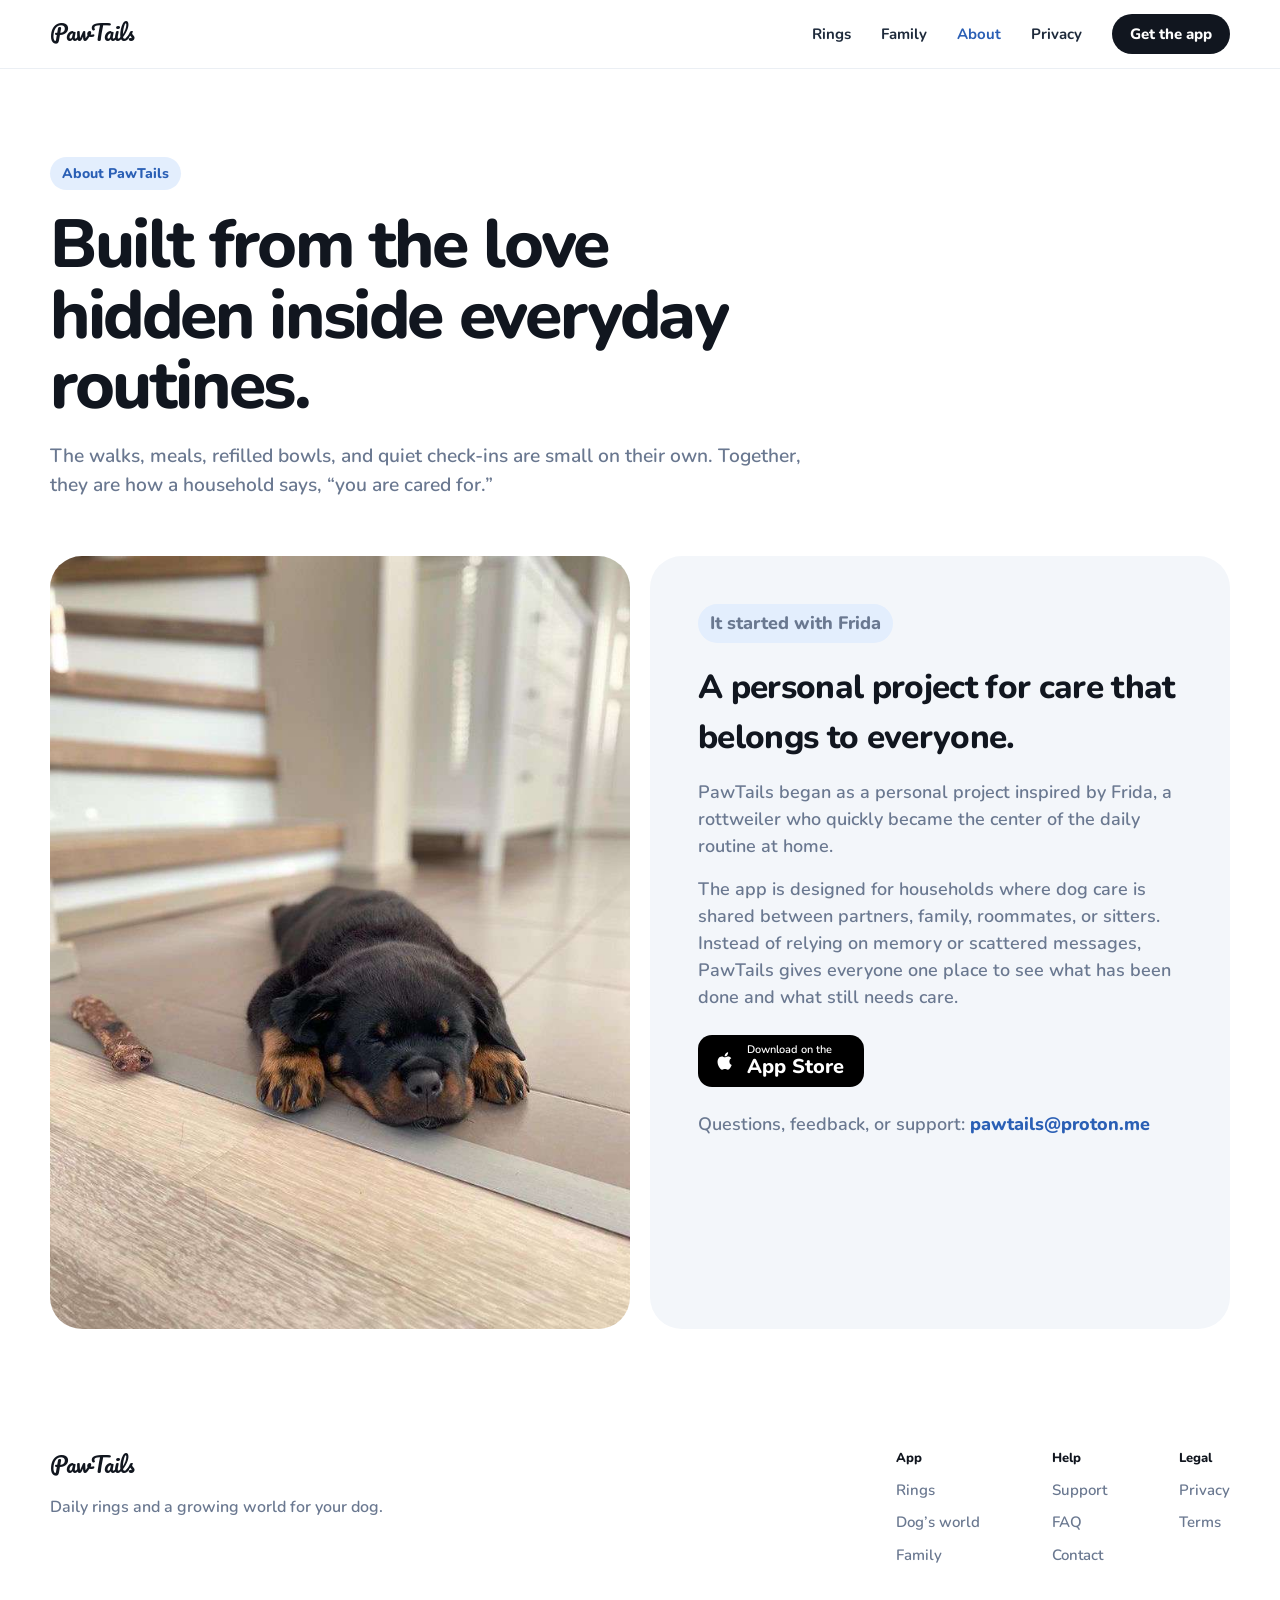
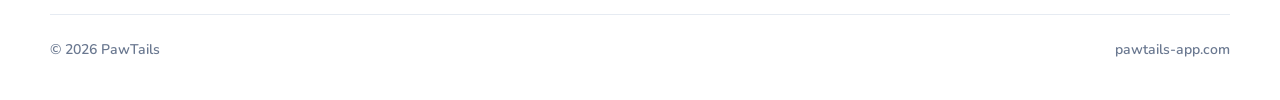
==== commit 7c9c8bd8: "Wordmark: ink Pacifico without the blue badge, a size smaller Co-Authored-By: Claude Opus 5.5 <norep" ====
--- a/about/index.html
+++ b/about/index.html
@@ -11,7 +11,7 @@
   <link rel="preconnect" href="https://fonts.googleapis.com" />
   <link rel="preconnect" href="https://fonts.gstatic.com" crossorigin />
   <link href="https://fonts.googleapis.com/css2?family=Nunito:wght@500;600;700;800&family=Pacifico&display=swap" rel="stylesheet" />
-  <link rel="stylesheet" href="/site.css?v=20261027d" />
+  <link rel="stylesheet" href="/site.css?v=20261027f" />
 </head>
 <body class="doc-page about-page">
   <header class="topbar">
--- a/site.css
+++ b/site.css
@@ -39,14 +39,12 @@
 .muted { color: var(--muted); }
 .ink-sniff { color: var(--sniff-ink); }
 
-/* Wordmark: white Pacifico on the app icon's blue */
+/* Wordmark: Pacifico in ink, no badge */
 .wordmark {
   display: inline-flex; align-items: center;
-  padding: 3px 14px 7px; border-radius: 12px;
-  font-family: "Pacifico", cursive; font-weight: 400; font-size: 21px; line-height: 1.2;
-  color: #fff; text-decoration: none;
-  background: linear-gradient(180deg, var(--brand-top), var(--brand-bottom));
-  box-shadow: inset 0 -1px 0 rgba(23, 60, 120, .12), 0 6px 14px rgba(79, 143, 230, .28);
+  padding: 2px 0 6px;
+  font-family: "Pacifico", cursive; font-weight: 400; font-size: 22px; line-height: 1.2;
+  color: var(--ink); text-decoration: none;
 }
 
 /* Top bar */
@@ -237,7 +235,7 @@
   html { scroll-padding-top: 72px; }
   .nav { height: 60px; }
   .nav-links a:not(.btn-small) { display: none; }
-  .wordmark { font-size: 18px; padding: 2px 12px 6px; border-radius: 10px; }
+  .wordmark { font-size: 20px; }
   .hero { padding: 56px 0 40px; gap: 18px; }
   .btn-ghost { display: none; }
   .showcase {
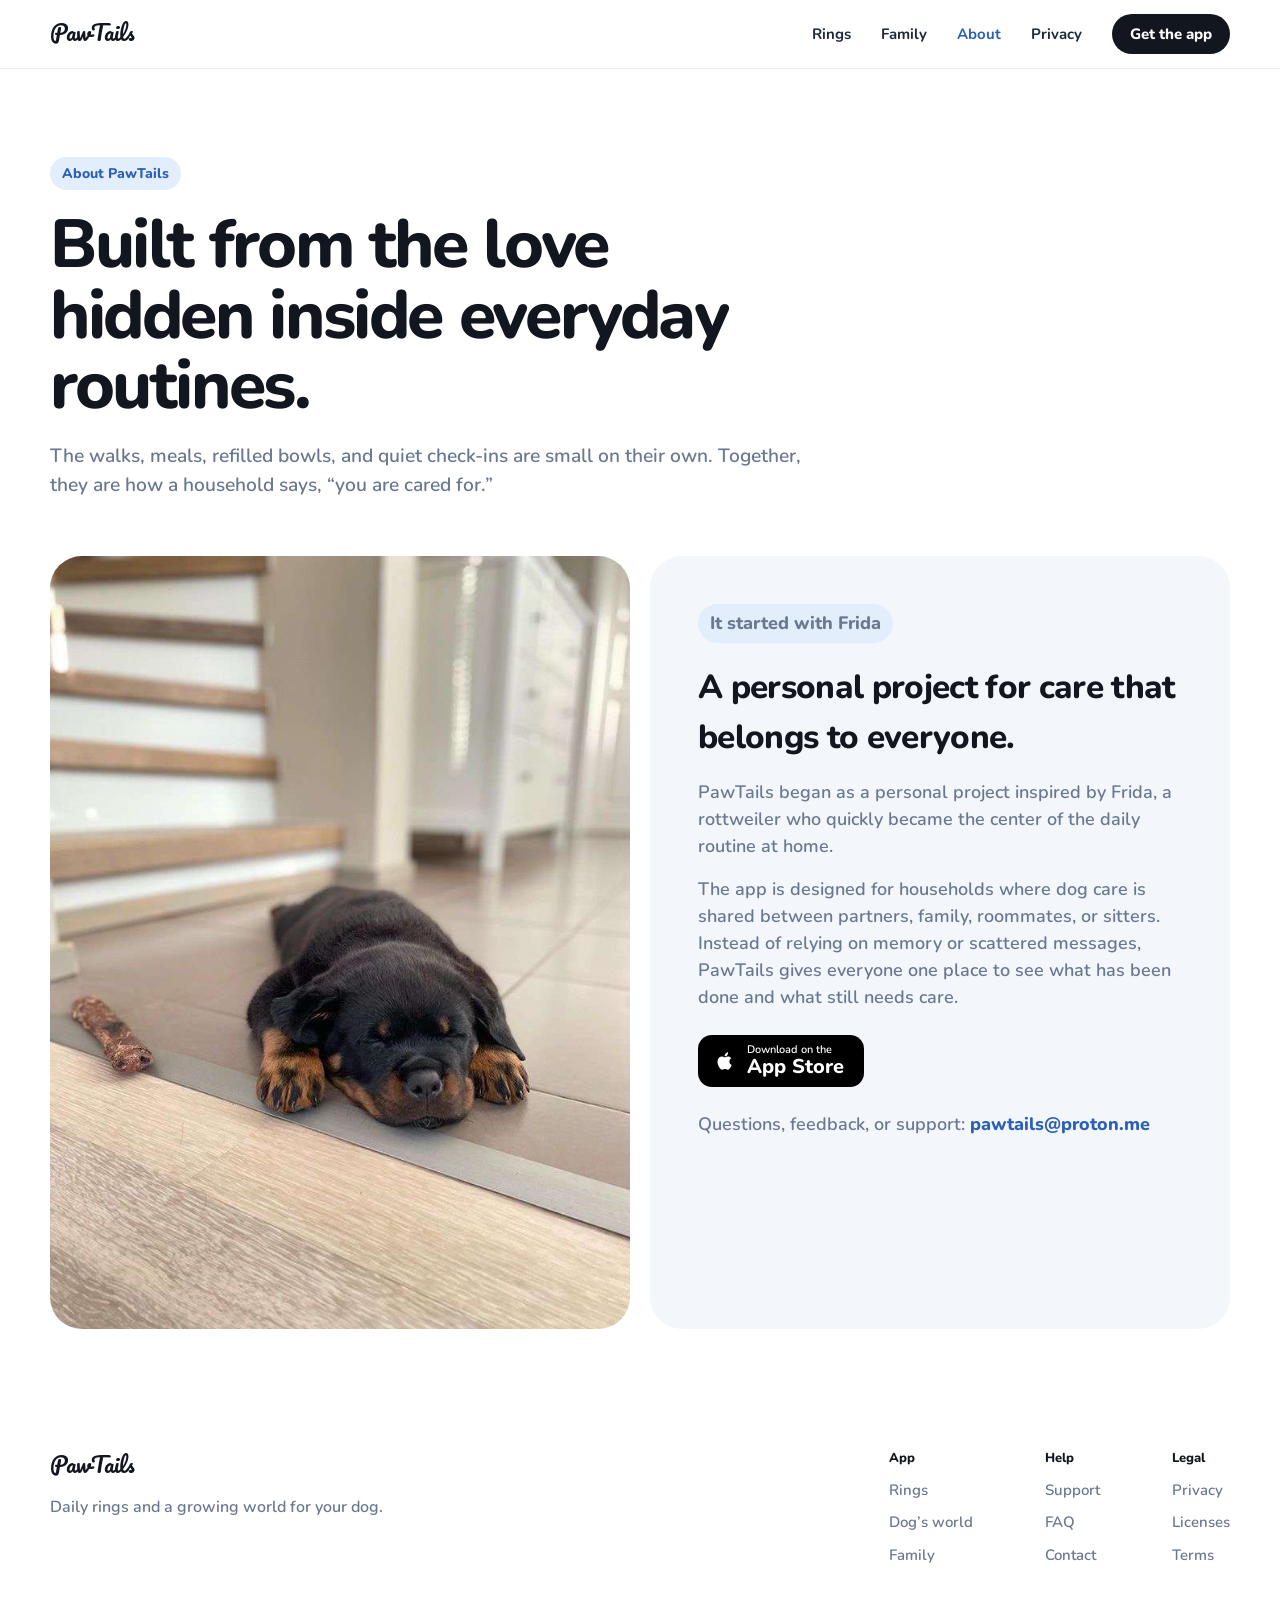
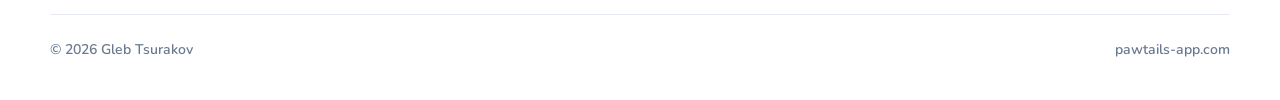
==== commit 4c8293c3: "Rewrite the privacy policy, add a licenses page, soften care promises - Privacy policy: who the cont" ====
--- a/about/index.html
+++ b/about/index.html
@@ -11,7 +11,7 @@
   <link rel="preconnect" href="https://fonts.googleapis.com" />
   <link rel="preconnect" href="https://fonts.gstatic.com" crossorigin />
   <link href="https://fonts.googleapis.com/css2?family=Nunito:wght@500;600;700;800&family=Pacifico&display=swap" rel="stylesheet" />
-  <link rel="stylesheet" href="/site.css?v=20261027f" />
+  <link rel="stylesheet" href="/site.css?v=20261103a" />
 </head>
 <body class="doc-page about-page">
   <header class="topbar">
@@ -22,7 +22,7 @@
         <a href="/#family">Family</a>
         <a href="/about/" aria-current="page">About</a>
         <a href="/privacy/">Privacy</a>
-        <a class="btn-small" href="https://apps.apple.com/app/id6759874369">Get the app</a>
+        <a class="btn-small" href="https://apps.apple.com/app/id6829674144">Get the app</a>
       </div>
     </nav>
   </header>
@@ -48,7 +48,7 @@
           or sitters. Instead of relying on memory or scattered messages, PawTails gives everyone one place
           to see what has been done and what still needs care.
         </p>
-        <a class="store-badge" href="https://apps.apple.com/app/id6759874369" aria-label="Download PawTails on the App Store">
+        <a class="store-badge" href="https://apps.apple.com/app/id6829674144" aria-label="Download PawTails on the App Store">
           <svg viewBox="0 0 24 24" aria-hidden="true"><path fill="currentColor" d="M16.37 12.6c-.02-2.2 1.8-3.26 1.88-3.31-1.03-1.5-2.62-1.7-3.18-1.73-1.35-.14-2.64.8-3.33.8-.69 0-1.74-.78-2.87-.76-1.47.02-2.83.86-3.59 2.18-1.53 2.66-.39 6.6 1.1 8.76.73 1.06 1.6 2.24 2.73 2.2 1.1-.04 1.51-.71 2.84-.71 1.32 0 1.7.71 2.86.69 1.18-.02 1.93-1.07 2.65-2.13.84-1.22 1.18-2.41 1.2-2.47-.03-.01-2.3-.88-2.32-3.5zM14.2 6.13c.6-.73 1.01-1.75.9-2.76-.87.04-1.92.58-2.54 1.31-.56.65-1.05 1.69-.92 2.68.97.08 1.96-.49 2.56-1.23z"/></svg>
           <span><small>Download on the</small>App Store</span>
         </a>
@@ -70,10 +70,10 @@
         <div class="footer-cols">
           <div><h4>App</h4><a href="/#rings">Rings</a><a href="/#world">Dog’s world</a><a href="/#family">Family</a></div>
           <div><h4>Help</h4><a href="/about/">Support</a><a href="/#faq">FAQ</a><a href="mailto:pawtails@proton.me">Contact</a></div>
-          <div><h4>Legal</h4><a href="/privacy/">Privacy</a><a href="https://www.apple.com/legal/internet-services/itunes/dev/stdeula/">Terms</a></div>
+          <div><h4>Legal</h4><a href="/privacy/">Privacy</a><a href="/licenses/">Licenses</a><a href="https://www.apple.com/legal/internet-services/itunes/dev/stdeula/">Terms</a></div>
         </div>
       </div>
-      <div class="footer-bottom"><span>© 2026 PawTails</span><span>pawtails-app.com</span></div>
+      <div class="footer-bottom"><span>© 2026 Gleb Tsurakov</span><span>pawtails-app.com</span></div>
     </div>
   </footer>
 </body>
--- a/site.css
+++ b/site.css
@@ -79,7 +79,7 @@
 h1 { font-size: clamp(44px, 7.4vw, 92px); line-height: 1.04; letter-spacing: -0.035em; max-width: 13ch; }
 .inline-icon { display: inline-block; width: .9em; height: .9em; vertical-align: -0.12em; margin: 0 .04em; }
 .icon-rings { border-radius: 24%; background: #fff; box-shadow: 0 6px 18px rgba(46, 61, 84, .14), inset 0 0 0 1px var(--line); padding: .06em; }
-.icon-rings svg { width: 100%; height: 100%; transform: rotate(-90deg); }
+.icon-rings svg { display: block; width: 100%; height: 100%; transform: rotate(-90deg); }
 .icon-rings circle { fill: none; stroke-width: 14; }
 .icon-rings .track.sniff { stroke: rgba(155, 135, 238, .2); }
 .icon-rings .track.walk { stroke: rgba(111, 170, 240, .22); }
@@ -109,6 +109,32 @@
 /* Section titles */
 .section-title { font-size: clamp(34px, 4.4vw, 56px); line-height: 1.06; letter-spacing: -0.03em; text-align: center; margin-bottom: 48px; }
 .section-title.left { text-align: left; margin-bottom: 14px; }
+.section-head { display: grid; justify-items: center; gap: 0; margin-bottom: 48px; }
+.section-head .section-title { margin: 14px 0 14px; }
+.section-lede { font-size: clamp(17px, 1.6vw, 20px); color: var(--muted); max-width: 36em; text-align: center; }
+.section-lede.left { text-align: left; }
+
+/* Three values */
+.values { list-style: none; padding: 0; margin: 8px 0 0; display: flex; flex-wrap: wrap; gap: 10px; }
+.values a { display: inline-flex; align-items: center; gap: 10px; padding: 12px 18px; border-radius: 999px; background: var(--tile); color: var(--ink); font-weight: 800; text-decoration: none; }
+.values a:hover { background: var(--tile-2); }
+.value-dot { width: 10px; height: 10px; border-radius: 50%; }
+.value-dot.sniff { background: var(--sniff); }
+.value-dot.care { background: #F2A65A; }
+.value-dot.family { background: var(--walk); }
+
+/* Text beside a screen */
+.split { display: grid; grid-template-columns: 1fr 1fr; gap: 72px; align-items: center; padding-top: 128px; }
+.split-reverse .split-copy { order: 2; }
+.split-copy { display: grid; gap: 0; justify-items: start; }
+.split-copy .section-title { margin-top: 14px; }
+.split-copy .points { margin-top: 28px; }
+.split-visual { border-radius: 40px; background: linear-gradient(180deg, var(--tile), #EEF3FB); padding: 56px 56px 0; height: 560px; overflow: hidden; display: grid; justify-items: center; }
+.split-visual .shot { width: min(300px, 100%); border-radius: 30px 30px 0 0; }
+.points { list-style: none; padding: 0; margin: 0; display: grid; gap: 16px; }
+.points li { display: flex; align-items: center; gap: 14px; font-size: 17px; font-weight: 700; color: var(--text); }
+.points .badge { width: 40px; height: 40px; flex: none; border-radius: 50%; display: grid; place-items: center; background: var(--accent-soft); color: var(--accent-ink); }
+.points .badge svg { width: 20px; height: 20px; fill: none; stroke: currentColor; stroke-width: 2; stroke-linecap: round; stroke-linejoin: round; }
 
 /* Feature grid */
 .features { padding: 96px 0 0; }
@@ -223,6 +249,9 @@
   .showcase { grid-template-columns: repeat(3, 1fr); height: 540px; padding: 40px 40px 0; }
   .showcase .shot:nth-child(4) { display: none; }
   .grid { grid-template-columns: repeat(2, 1fr); }
+  .split { grid-template-columns: 1fr; gap: 40px; }
+  .split-reverse .split-copy { order: 0; }
+  .split-visual { max-width: 560px; width: 100%; margin-inline: auto; }
   .faq { grid-template-columns: 1fr; gap: 24px; }
 }
 @media (max-width: 900px) {
@@ -249,7 +278,12 @@
   .statement { padding: 80px 0 16px; gap: 20px; }
   .statement p { font-size: 28px; }
   .section-title { margin-bottom: 28px; }
-  .features, .steps, .faq { padding-top: 80px; }
+  .features, .steps, .faq, .split { padding-top: 80px; }
+  .section-head { justify-items: start; margin-bottom: 28px; }
+  .section-lede { text-align: left; }
+  .split-visual { height: 420px; padding: 32px 24px 0; border-radius: 28px; }
+  .split-visual .shot { width: 240px; }
+  .points li { font-size: 16px; }
   .grid { grid-template-columns: 1fr; gap: 14px; }
   .tile { border-radius: 28px; }
   .tile header { padding: 26px 24px 0; }
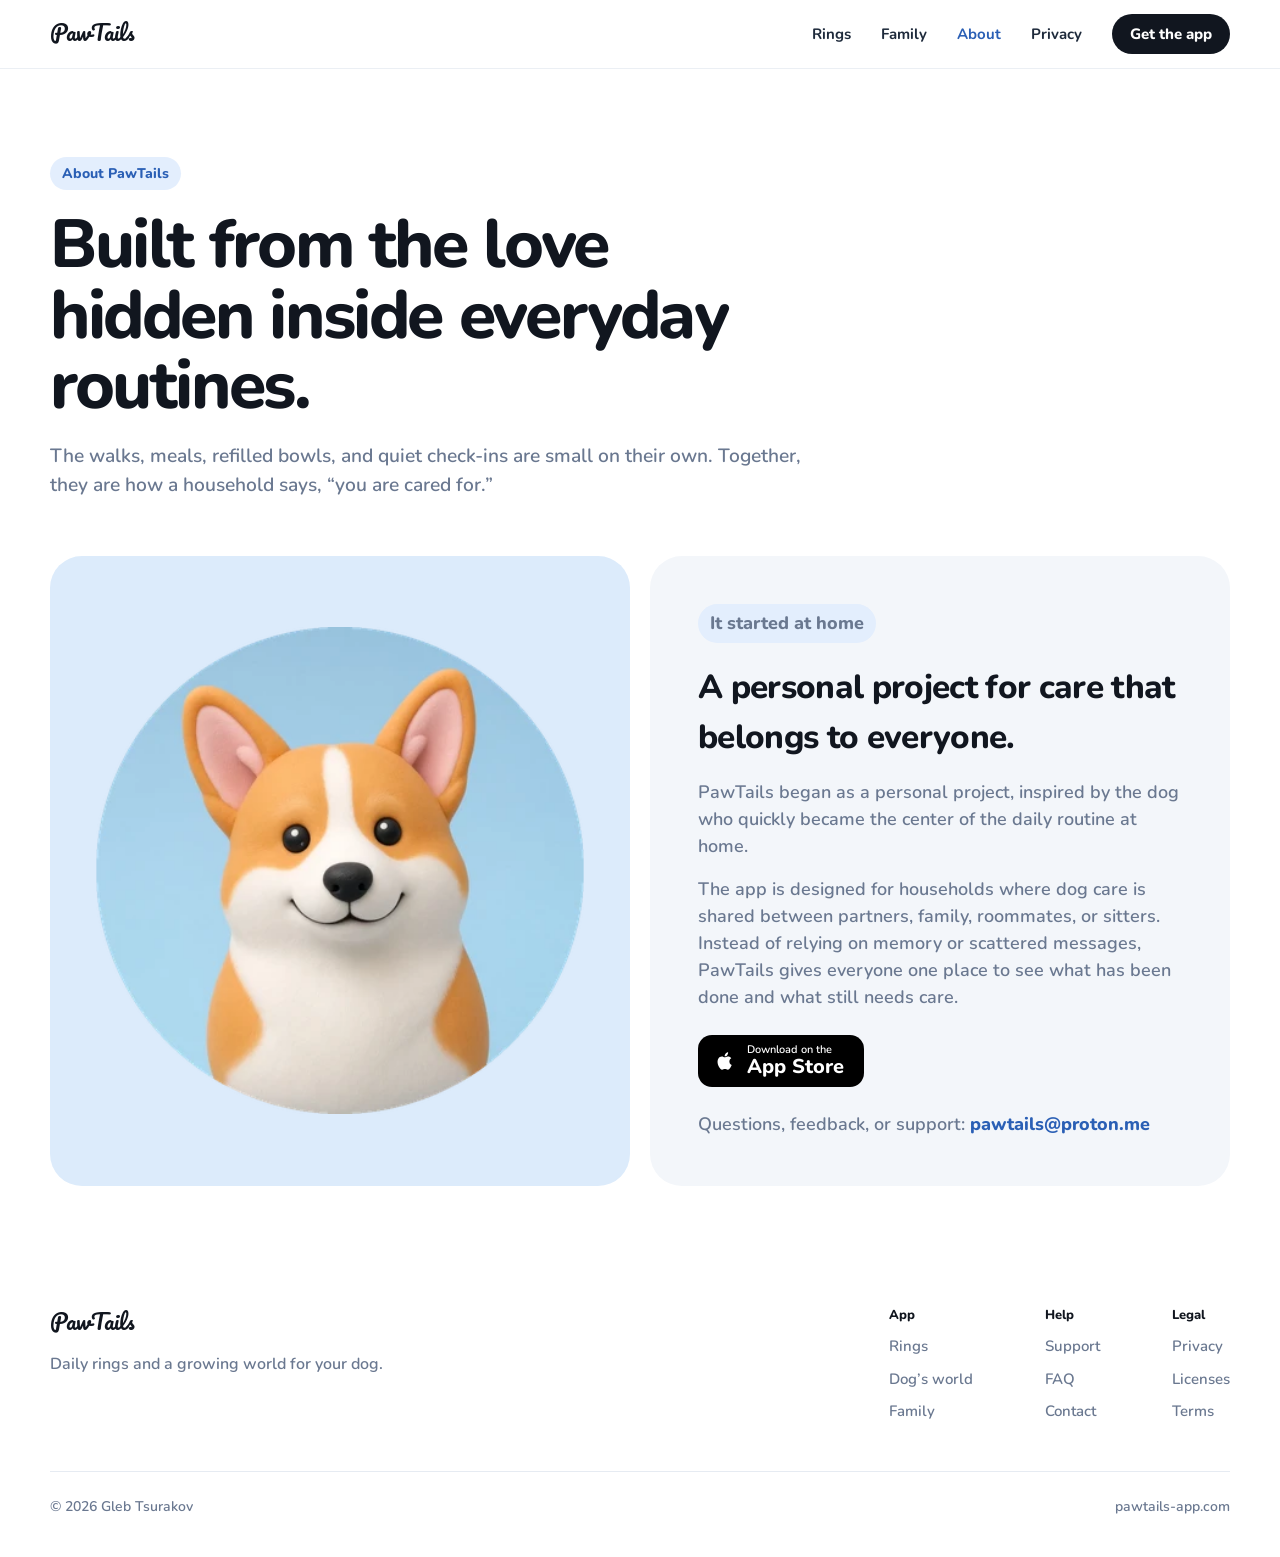
==== commit 4b384e0d: "Remove personal names and photos from the website - About: no dog photo or name; the clay dog avatar" ====
--- a/about/index.html
+++ b/about/index.html
@@ -11,7 +11,7 @@
   <link rel="preconnect" href="https://fonts.googleapis.com" />
   <link rel="preconnect" href="https://fonts.gstatic.com" crossorigin />
   <link href="https://fonts.googleapis.com/css2?family=Nunito:wght@500;600;700;800&family=Pacifico&display=swap" rel="stylesheet" />
-  <link rel="stylesheet" href="/site.css?v=20261103a" />
+  <link rel="stylesheet" href="/site.css?v=20261116a" />
 </head>
 <body class="doc-page about-page">
   <header class="topbar">
@@ -35,12 +35,12 @@
     </section>
 
     <section class="about-layout">
-      <img src="/frida.JPG" alt="Frida the rottweiler resting on the floor" class="about-photo" />
+      <img src="/img/dog.webp?v=6" alt="" class="about-photo is-avatar" width="400" height="400" />
       <div class="content-panel">
-        <p class="eyebrow">It started with Frida</p>
+        <p class="eyebrow">It started at home</p>
         <h2>A personal project for care that belongs to everyone.</h2>
         <p>
-          PawTails began as a personal project inspired by Frida, a rottweiler who quickly became the center
+          PawTails began as a personal project, inspired by the dog who quickly became the center
           of the daily routine at home.
         </p>
         <p>
--- a/site.css
+++ b/site.css
@@ -234,6 +234,7 @@
 
 .about-layout { display: grid; grid-template-columns: 1fr 1fr; gap: 20px; align-items: stretch; }
 .about-photo { width: 100%; height: 100%; min-height: 420px; object-fit: cover; border-radius: var(--radius-tile); }
+.about-photo.is-avatar { object-fit: contain; padding: clamp(32px, 8%, 72px); background: #dcebfb; }
 
 .policy-card { max-width: 860px; margin: 0 auto; gap: 14px; }
 .policy-meta { font-size: 16px !important; padding: 10px 16px; border-radius: 12px; background: #fff; justify-self: start; }
